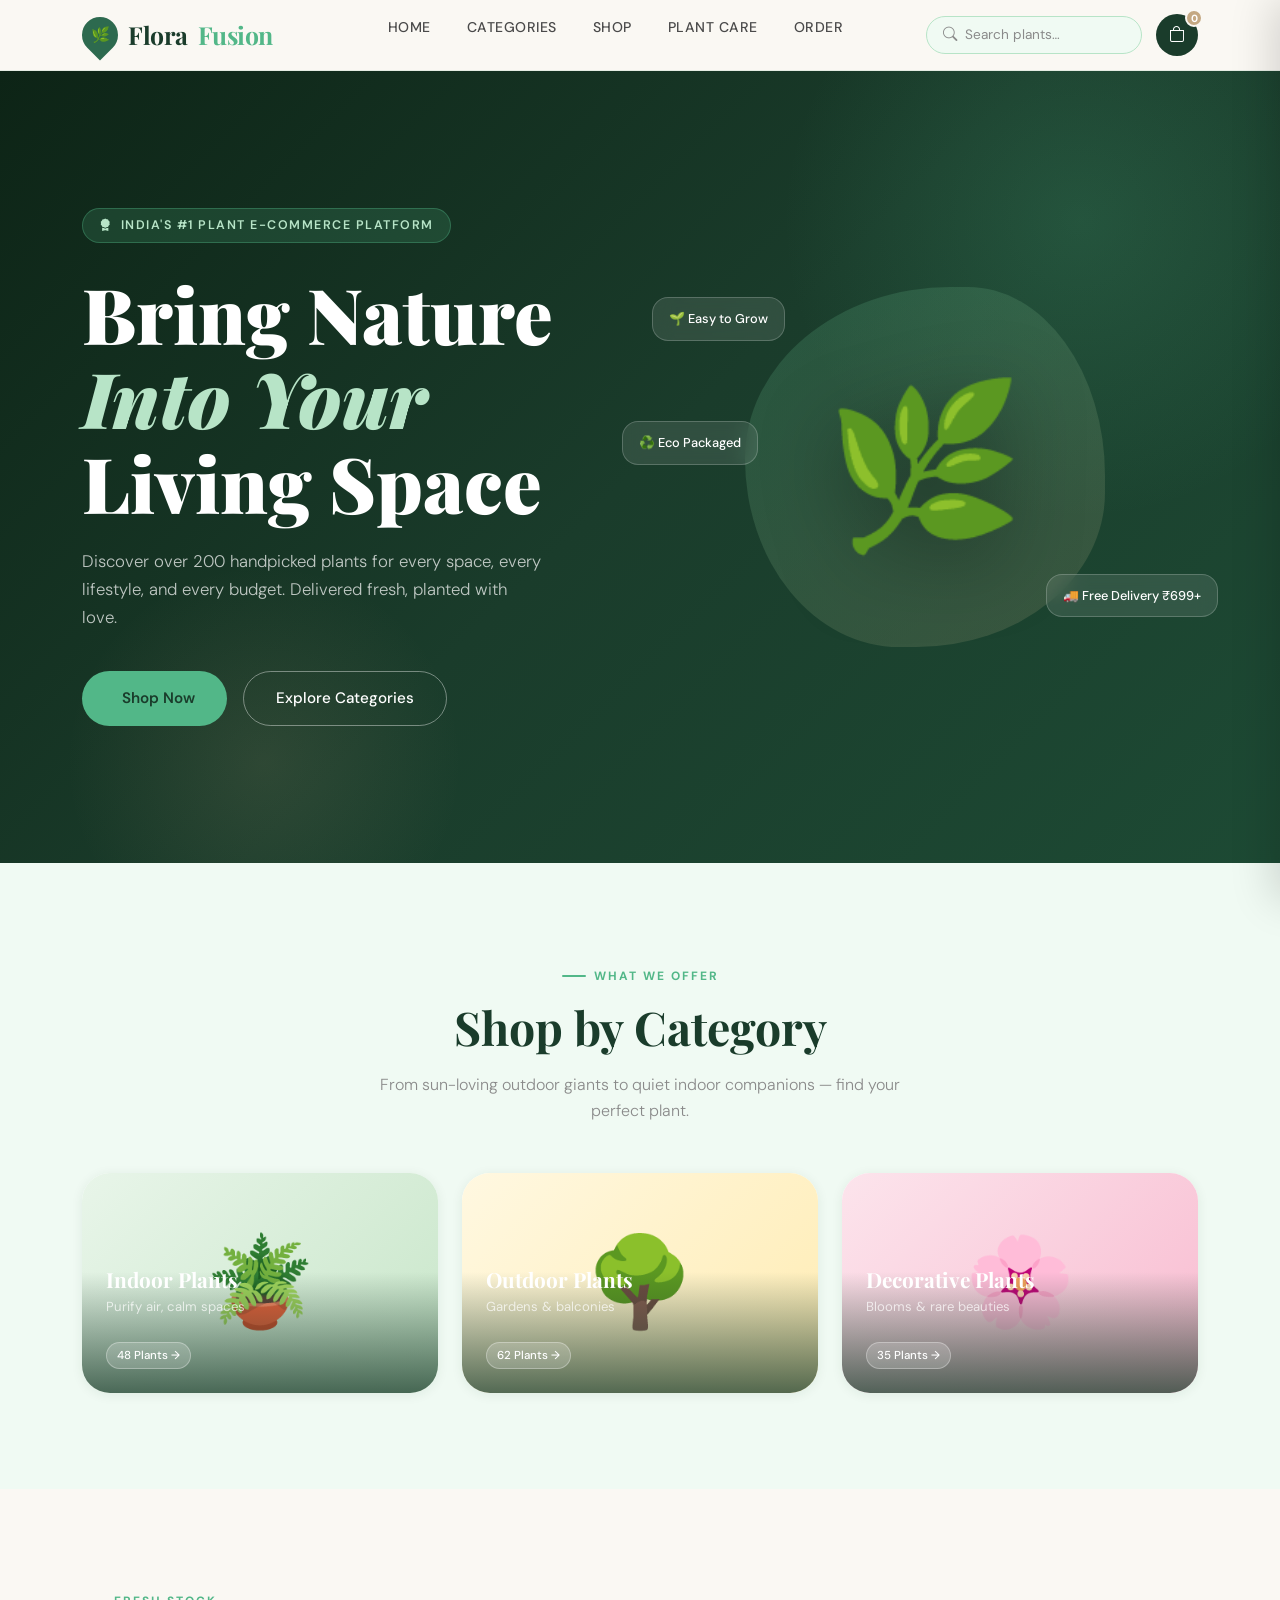
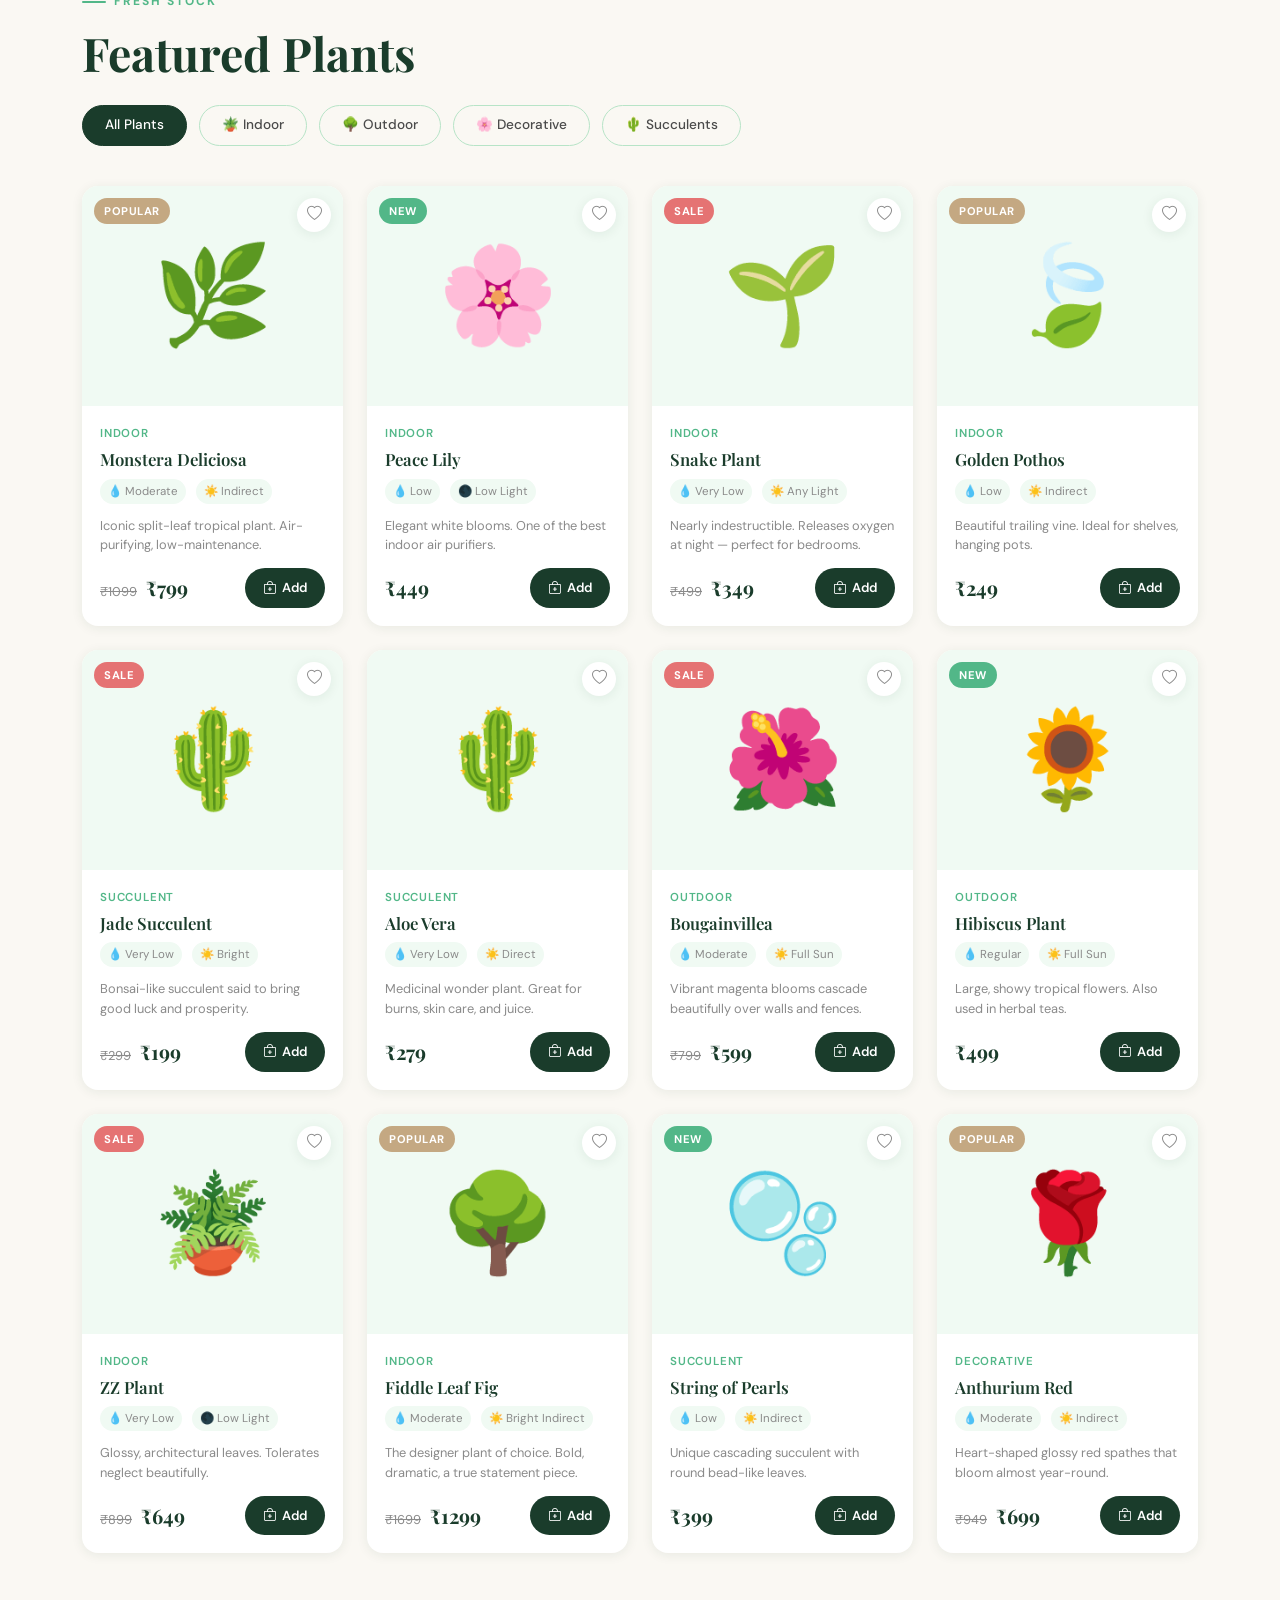
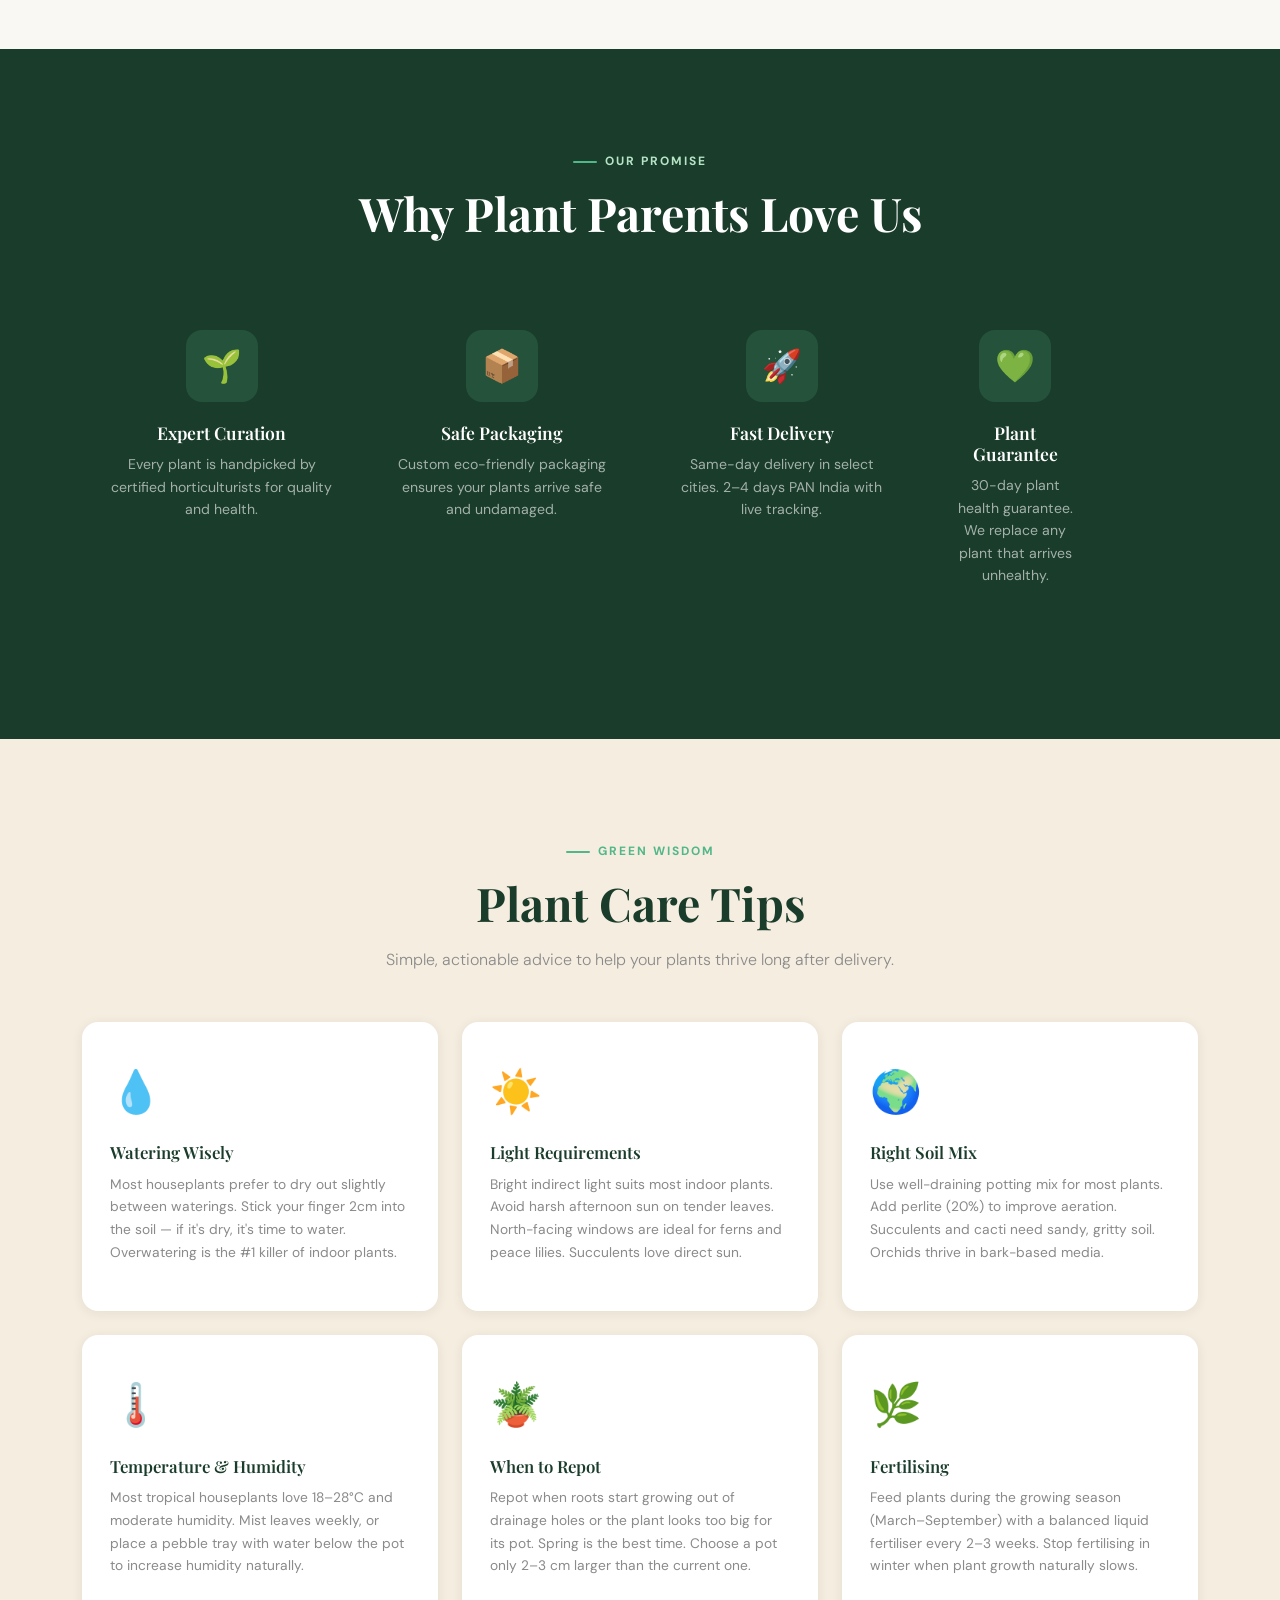
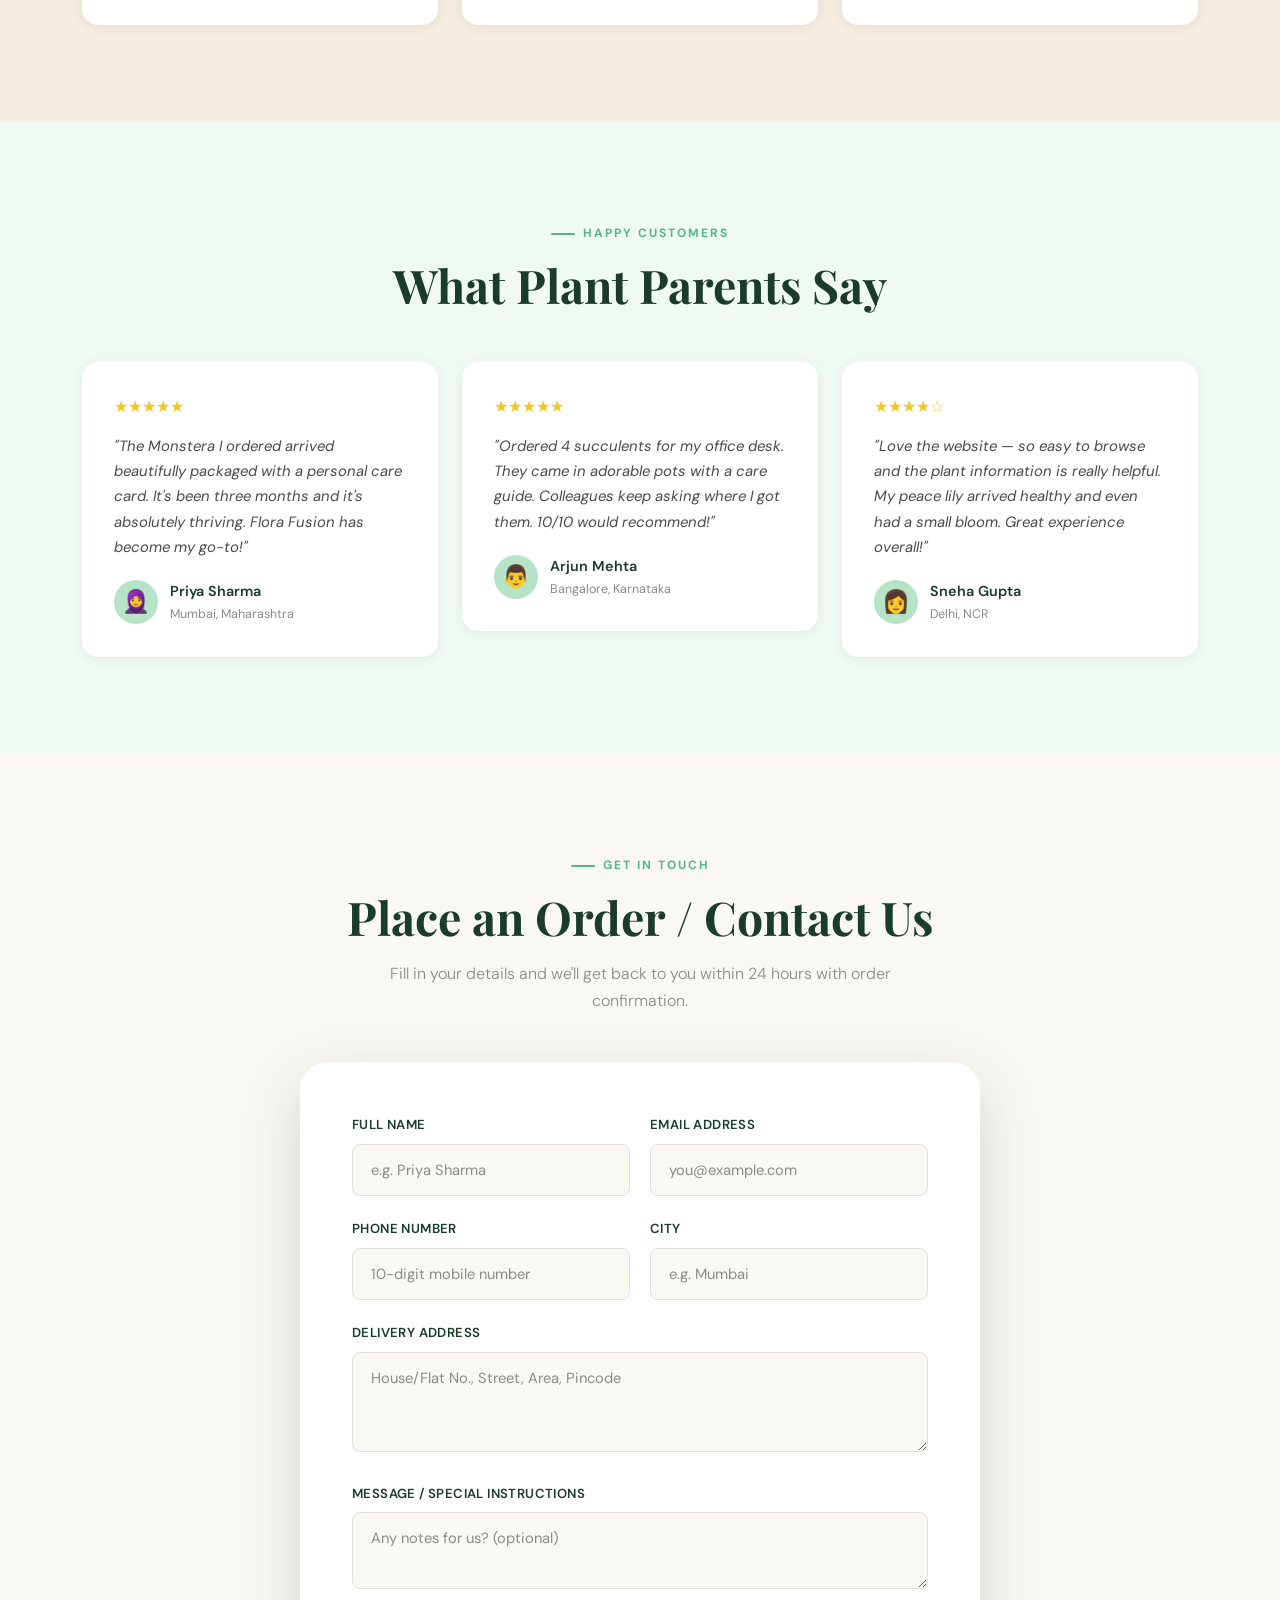
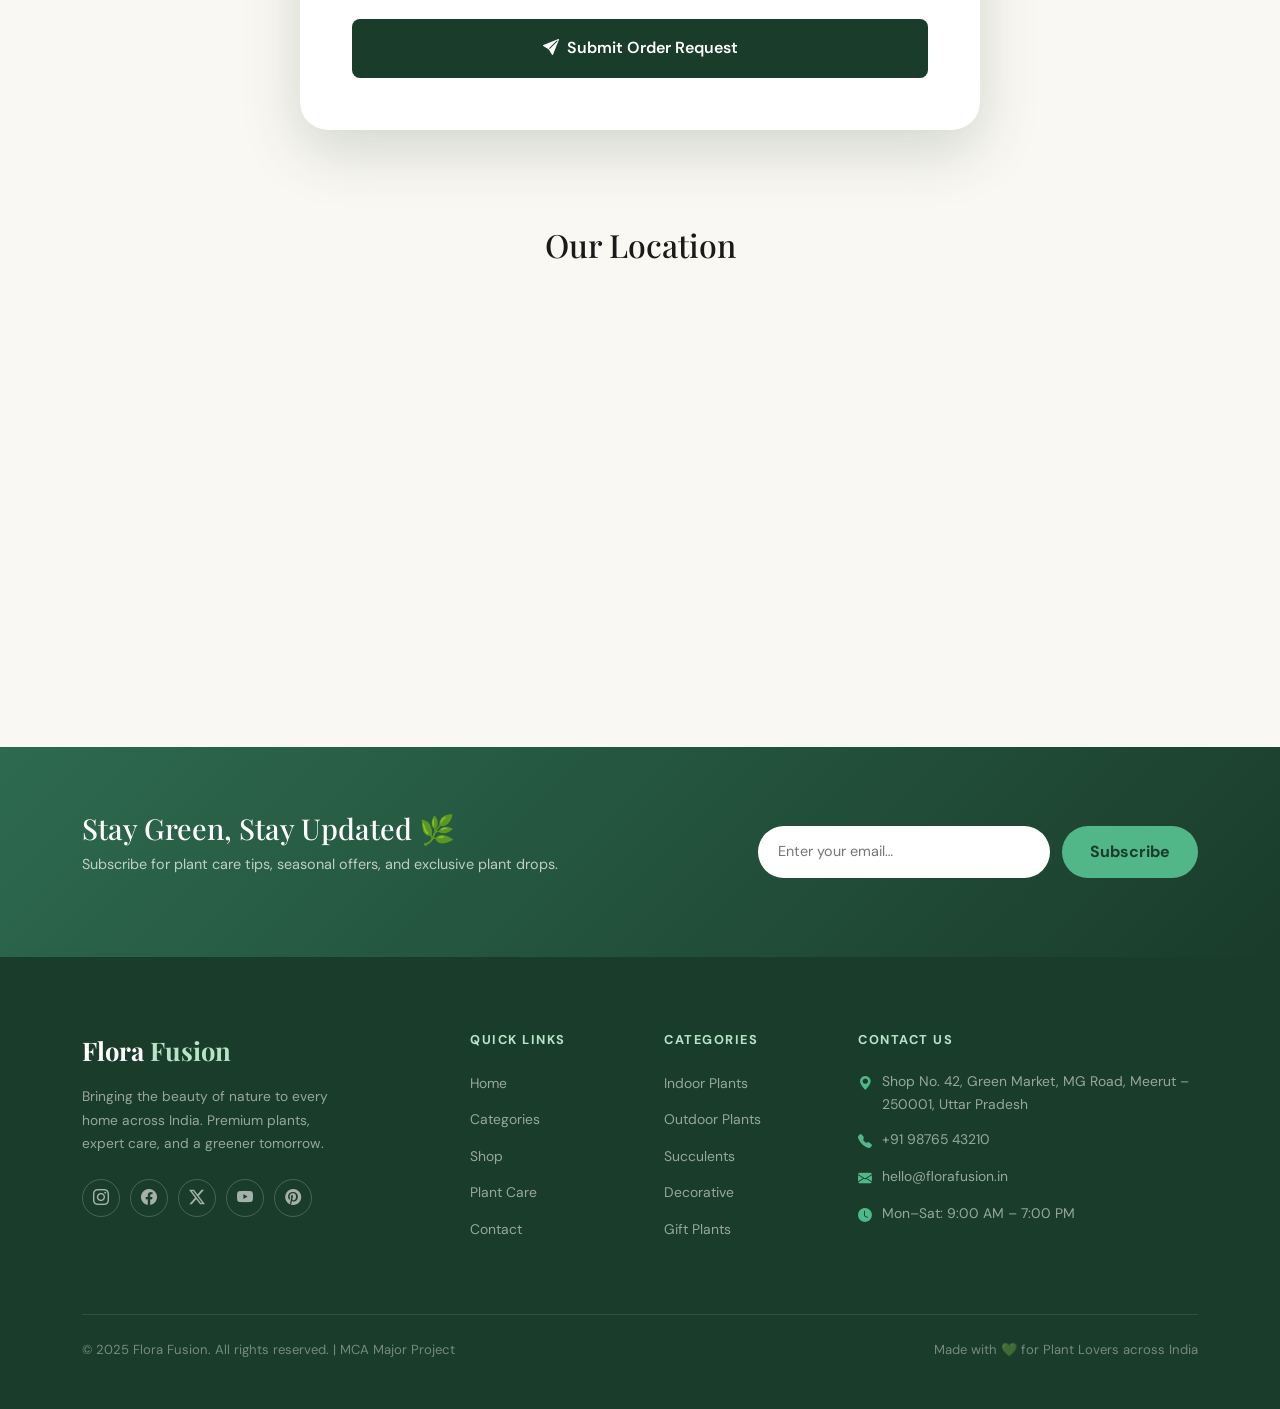
==== index.html @ c087d73a "first commit" ====
<!DOCTYPE html>
<html lang="en">

<head>
    <meta charset="UTF-8" />
    <meta name="viewport" content="width=device-width, initial-scale=1.0" />
    <title>Flora Fusion – Premium Plant Store</title>

    <!-- Bootstrap 5 -->
    <link href="https://cdn.jsdelivr.net/npm/bootstrap@5.3.2/dist/css/bootstrap.min.css" rel="stylesheet" />
    <!-- Bootstrap Icons -->
    <link href="https://cdn.jsdelivr.net/npm/bootstrap-icons@1.11.3/font/bootstrap-icons.min.css" rel="stylesheet" />
    <!-- Google Fonts: Playfair Display + DM Sans -->
    <link
        href="https://fonts.googleapis.com/css2?family=Playfair+Display:wght@400;600;700;900&family=DM+Sans:wght@300;400;500;600&display=swap"
        rel="stylesheet" />
    <link rel="stylesheet" href="./assets/css/styles.css">
</head>

<!-- ━━━━━━━━━━━━━━━━━━━━━━━━━━━━━━━━━━━━━━━━━━━━━━━━━━━━━━━━━━━━━
     BODY
━━━━━━━━━━━━━━━━━━━━━━━━━━━━━━━━━━━━━━━━━━━━━━━━━━━━━━━━━━━━━ -->

<body>

    <!-- ══════════════════════════════════════════════════════════════
     NAVBAR
══════════════════════════════════════════════════════════════ -->
    <nav id="mainNav">
        <div class="container">
            <div class="navbar-inner">
                <!-- Logo -->
                <a class="nav-logo" href="#hero">
                    <div class="logo-leaf"></div>
                    Flora <span>Fusion</span>
                </a>

                <!-- Desktop nav links -->
                <ul class="nav-links">
                    <li><a href="#hero">Home</a></li>
                    <li><a href="#categories">Categories</a></li>
                    <li><a href="#products">Shop</a></li>
                    <li><a href="#care">Plant Care</a></li>
                    <li><a href="#order">Order</a></li>
                </ul>

                <!-- Actions -->
                <div class="nav-actions">
                    <!-- Search bar -->
                    <div class="nav-search">
                        <i class="bi bi-search"></i>
                        <input type="text" id="searchInput" placeholder="Search plants…" oninput="handleSearch()" />
                    </div>
                    <!-- Cart button -->
                    <button class="cart-btn" onclick="openCart()" aria-label="Open cart">
                        <i class="bi bi-bag"></i>
                        <span class="cart-badge" id="cartBadge">0</span>
                    </button>
                    <!-- Mobile hamburger -->
                    <button class="hamburger" onclick="toggleMobileMenu()" aria-label="Toggle menu">
                        <span></span><span></span><span></span>
                    </button>
                </div>
            </div>

            <!-- Mobile menu -->
            <div class="mobile-menu" id="mobileMenu">
                <a href="#hero" onclick="closeMobileMenu()">Home</a>
                <a href="#categories" onclick="closeMobileMenu()">Categories</a>
                <a href="#products" onclick="closeMobileMenu()">Shop</a>
                <a href="#care" onclick="closeMobileMenu()">Plant Care</a>
                <a href="#order" onclick="closeMobileMenu()">Order</a>
                <!-- Mobile search -->
                <div style="padding: 12px 20px;">
                    <input type="text" id="mobileSearch" class="form-control-ff" placeholder="Search plants…"
                        oninput="handleMobileSearch()" style="background:#fff;" />
                </div>
            </div>
        </div>
    </nav>

    <!-- ══════════════════════════════════════════════════════════════
     HERO SECTION
══════════════════════════════════════════════════════════════ -->
    <section id="hero">
        <div class="container">
            <div class="row align-items-center">
                <!-- Left: Content -->
                <div class="col-lg-6 hero-content">
                    <div class="hero-badge">
                        <i class="bi bi-award-fill"></i> India's #1 Plant E-Commerce Platform
                    </div>
                    <h1 class="hero-title">
                        Bring Nature <br /><span class="highlight">Into Your</span><br /> Living Space
                    </h1>
                    <p class="hero-subtitle">
                        Discover over 200 handpicked plants for every space, every lifestyle, and every budget.
                        Delivered fresh, planted with love.
                    </p>
                    <div class="hero-cta">
                        <button class="btn-primary-ff"
                            onclick="document.getElementById('products').scrollIntoView({behavior:'smooth'})">
                            <i class="bi bi-bag2"></i> Shop Now
                        </button>
                        <button class="btn-outline-ff"
                            onclick="document.getElementById('categories').scrollIntoView({behavior:'smooth'})">
                            Explore Categories
                        </button>
                    </div>
                    <!-- <div class="hero-stats">
          <div class="hero-stat"><div class="num">200+</div><div class="lbl">Plant Varieties</div></div>
          <div class="hero-stat"><div class="num">15K+</div><div class="lbl">Happy Customers</div></div>
          <div class="hero-stat"><div class="num">4.9★</div><div class="lbl">Average Rating</div></div>
        </div> -->
                </div>
                <!-- Right: Decorative visual -->
                <div class="col-lg-6">
                    <div class="hero-visual">
                        <div class="hero-blob"></div>
                        <div class="hero-plant-emoji">🌿</div>
                        <div class="hero-tag t1">🌱 Easy to Grow</div>
                        <div class="hero-tag t2">🚚 Free Delivery ₹699+</div>
                        <div class="hero-tag t3">♻️ Eco Packaged</div>
                    </div>
                </div>
            </div>
        </div>
    </section>

    <!-- ══════════════════════════════════════════════════════════════
     CATEGORIES SECTION
══════════════════════════════════════════════════════════════ -->
    <section id="categories" class="section-pad">
        <div class="container">
            <div class="text-center mb-5 reveal">
                <div class="section-label">What We Offer</div>
                <h2 class="section-title">Shop by Category</h2>
                <p class="section-sub mx-auto">From sun-loving outdoor giants to quiet indoor companions — find your
                    perfect plant.</p>
            </div>
            <div class="category-grid reveal">
                <!-- Indoor -->
                <div class="cat-card indoor" onclick="filterByCategory('indoor')">
                    <div class="cat-card-bg">🪴</div>
                    <div class="cat-card-overlay"></div>
                    <div class="cat-card-body">
                        <h3>Indoor Plants</h3>
                        <p>Purify air, calm spaces</p>
                        <div class="cat-count">48 Plants →</div>
                    </div>
                </div>
                <!-- Outdoor -->
                <div class="cat-card outdoor" onclick="filterByCategory('outdoor')">
                    <div class="cat-card-bg">🌳</div>
                    <div class="cat-card-overlay"></div>
                    <div class="cat-card-body">
                        <h3>Outdoor Plants</h3>
                        <p>Gardens & balconies</p>
                        <div class="cat-count">62 Plants →</div>
                    </div>
                </div>
                <!-- Decorative -->
                <div class="cat-card deco" onclick="filterByCategory('decorative')">
                    <div class="cat-card-bg">🌸</div>
                    <div class="cat-card-overlay"></div>
                    <div class="cat-card-body">
                        <h3>Decorative Plants</h3>
                        <p>Blooms & rare beauties</p>
                        <div class="cat-count">35 Plants →</div>
                    </div>
                </div>
            </div>
        </div>
    </section>

    <!-- ══════════════════════════════════════════════════════════════
     PRODUCTS SECTION
══════════════════════════════════════════════════════════════ -->
    <section id="products" class="section-pad">
        <div class="container">
            <div class="d-flex align-items-end justify-content-between mb-4 flex-wrap gap-3 reveal">
                <div>
                    <div class="section-label">Fresh Stock</div>
                    <h2 class="section-title mb-0">Featured Plants</h2>
                </div>
            </div>

            <!-- Filter bar -->
            <div class="filter-bar reveal">
                <button class="filter-btn active" onclick="filterProducts('all', this)">All Plants</button>
                <button class="filter-btn" onclick="filterProducts('indoor', this)">🪴 Indoor</button>
                <button class="filter-btn" onclick="filterProducts('outdoor', this)">🌳 Outdoor</button>
                <button class="filter-btn" onclick="filterProducts('decorative', this)">🌸 Decorative</button>
                <button class="filter-btn" onclick="filterProducts('succulent', this)">🌵 Succulents</button>
            </div>

            <!-- No results msg -->
            <div id="noResults" style="display:none; text-align:center; padding: 48px 0; color: var(--text-light);">
                <div style="font-size:3rem; margin-bottom:12px;">🌿</div>
                <p>No plants found. Try a different search or filter.</p>
            </div>

            <!-- Product grid -->
            <div class="products-grid" id="productsGrid">
                <!-- JS-rendered -->
            </div>
        </div>
    </section>

    <!-- ══════════════════════════════════════════════════════════════
     WHY CHOOSE US
══════════════════════════════════════════════════════════════ -->
    <section id="why" class="section-pad">
        <div class="container">
            <div class="text-center mb-5 reveal">
                <div class="section-label" style="color:var(--green-pale);">Our Promise</div>
                <h2 class="section-title" style="color:#fff;">Why Plant Parents Love Us</h2>
            </div>
            <div class="row g-0 reveal">
                <div class="col-md-3">
                    <div class="why-card">
                        <div class="why-icon">🌱</div>
                        <h4>Expert Curation</h4>
                        <p>Every plant is handpicked by certified horticulturists for quality and health.</p>
                    </div>
                </div>
                <div class="d-none d-md-block col-md-auto">
                    <div class="why-divider"></div>
                </div>
                <div class="col-md-3">
                    <div class="why-card">
                        <div class="why-icon">📦</div>
                        <h4>Safe Packaging</h4>
                        <p>Custom eco-friendly packaging ensures your plants arrive safe and undamaged.</p>
                    </div>
                </div>
                <div class="d-none d-md-block col-md-auto">
                    <div class="why-divider"></div>
                </div>
                <div class="col-md-3">
                    <div class="why-card">
                        <div class="why-icon">🚀</div>
                        <h4>Fast Delivery</h4>
                        <p>Same-day delivery in select cities. 2–4 days PAN India with live tracking.</p>
                    </div>
                </div>
                <div class="d-none d-md-block col-md-auto">
                    <div class="why-divider"></div>
                </div>
                <div class="col-md-2">
                    <div class="why-card">
                        <div class="why-icon">💚</div>
                        <h4>Plant Guarantee</h4>
                        <p>30-day plant health guarantee. We replace any plant that arrives unhealthy.</p>
                    </div>
                </div>
            </div>
        </div>
    </section>

    <!-- ══════════════════════════════════════════════════════════════
     PLANT CARE TIPS
══════════════════════════════════════════════════════════════ -->
    <section id="care" class="section-pad">
        <div class="container">
            <div class="text-center mb-5 reveal">
                <div class="section-label">Green Wisdom</div>
                <h2 class="section-title">Plant Care Tips</h2>
                <p class="section-sub mx-auto">Simple, actionable advice to help your plants thrive long after delivery.
                </p>
            </div>
            <div class="tips-grid reveal">
                <div class="tip-card">
                    <div class="tip-icon">💧</div>
                    <h4>Watering Wisely</h4>
                    <p>Most houseplants prefer to dry out slightly between waterings. Stick your finger 2cm into the
                        soil — if it's dry, it's time to water. Overwatering is the #1 killer of indoor plants.</p>
                </div>
                <div class="tip-card">
                    <div class="tip-icon">☀️</div>
                    <h4>Light Requirements</h4>
                    <p>Bright indirect light suits most indoor plants. Avoid harsh afternoon sun on tender leaves.
                        North-facing windows are ideal for ferns and peace lilies. Succulents love direct sun.</p>
                </div>
                <div class="tip-card">
                    <div class="tip-icon">🌍</div>
                    <h4>Right Soil Mix</h4>
                    <p>Use well-draining potting mix for most plants. Add perlite (20%) to improve aeration. Succulents
                        and cacti need sandy, gritty soil. Orchids thrive in bark-based media.</p>
                </div>
                <div class="tip-card">
                    <div class="tip-icon">🌡️</div>
                    <h4>Temperature & Humidity</h4>
                    <p>Most tropical houseplants love 18–28°C and moderate humidity. Mist leaves weekly, or place a
                        pebble tray with water below the pot to increase humidity naturally.</p>
                </div>
                <div class="tip-card">
                    <div class="tip-icon">🪴</div>
                    <h4>When to Repot</h4>
                    <p>Repot when roots start growing out of drainage holes or the plant looks too big for its pot.
                        Spring is the best time. Choose a pot only 2–3 cm larger than the current one.</p>
                </div>
                <div class="tip-card">
                    <div class="tip-icon">🌿</div>
                    <h4>Fertilising</h4>
                    <p>Feed plants during the growing season (March–September) with a balanced liquid fertiliser every
                        2–3 weeks. Stop fertilising in winter when plant growth naturally slows.</p>
                </div>
            </div>
        </div>
    </section>

    <!-- ══════════════════════════════════════════════════════════════
     TESTIMONIALS
══════════════════════════════════════════════════════════════ -->
    <section id="testimonials" class="section-pad">
        <div class="container">
            <div class="text-center mb-5 reveal">
                <div class="section-label">Happy Customers</div>
                <h2 class="section-title">What Plant Parents Say</h2>
            </div>
            <div class="row g-4 reveal">
                <div class="col-md-4">
                    <div class="testimonial-card">
                        <div class="stars">★★★★★</div>
                        <p class="testimonial-text">"The Monstera I ordered arrived beautifully packaged with a personal
                            care card. It's been three months and it's absolutely thriving. Flora Fusion has become my
                            go-to!"</p>
                        <div class="testimonial-author">
                            <div class="author-avatar">🧕</div>
                            <div>
                                <div class="author-name">Priya Sharma</div>
                                <div class="author-loc">Mumbai, Maharashtra</div>
                            </div>
                        </div>
                    </div>
                </div>
                <div class="col-md-4">
                    <div class="testimonial-card">
                        <div class="stars">★★★★★</div>
                        <p class="testimonial-text">"Ordered 4 succulents for my office desk. They came in adorable pots
                            with a care guide. Colleagues keep asking where I got them. 10/10 would recommend!"</p>
                        <div class="testimonial-author">
                            <div class="author-avatar">👨</div>
                            <div>
                                <div class="author-name">Arjun Mehta</div>
                                <div class="author-loc">Bangalore, Karnataka</div>
                            </div>
                        </div>
                    </div>
                </div>
                <div class="col-md-4">
                    <div class="testimonial-card">
                        <div class="stars">★★★★☆</div>
                        <p class="testimonial-text">"Love the website — so easy to browse and the plant information is
                            really helpful. My peace lily arrived healthy and even had a small bloom. Great experience
                            overall!"</p>
                        <div class="testimonial-author">
                            <div class="author-avatar">👩</div>
                            <div>
                                <div class="author-name">Sneha Gupta</div>
                                <div class="author-loc">Delhi, NCR</div>
                            </div>
                        </div>
                    </div>
                </div>
            </div>
        </div>
    </section>

    <!-- ══════════════════════════════════════════════════════════════
     ORDER / CONTACT FORM
══════════════════════════════════════════════════════════════ -->
    <section id="order" class="section-pad">
        <div class="container">
            <div class="text-center mb-5 reveal">
                <div class="section-label">Get in Touch</div>
                <h2 class="section-title">Place an Order / Contact Us</h2>
                <p class="section-sub mx-auto">Fill in your details and we'll get back to you within 24 hours with order
                    confirmation.</p>
            </div>

            <div class="form-wrapper reveal">
                <!-- Order form -->
                <form id="orderForm" novalidate>
                    <div class="form-row">
                        <div class="form-group">
                            <label class="form-label" for="fname">Full Name</label>
                            <input type="text" id="fname" class="form-control-ff" placeholder="e.g. Priya Sharma" />
                            <div class="form-error" id="fnameErr">Please enter your full name.</div>
                        </div>
                        <div class="form-group">
                            <label class="form-label" for="femail">Email Address</label>
                            <input type="email" id="femail" class="form-control-ff" placeholder="you@example.com" />
                            <div class="form-error" id="femailErr">Please enter a valid email.</div>
                        </div>
                    </div>
                    <div class="form-row">
                        <div class="form-group">
                            <label class="form-label" for="fphone">Phone Number</label>
                            <input type="tel" id="fphone" class="form-control-ff" placeholder="10-digit mobile number"
                                maxlength="10" />
                            <div class="form-error" id="fphoneErr">Enter a valid 10-digit phone number.</div>
                        </div>
                        <div class="form-group">
                            <label class="form-label" for="fcity">City</label>
                            <input type="text" id="fcity" class="form-control-ff" placeholder="e.g. Mumbai" />
                            <div class="form-error" id="fcityErr">Please enter your city.</div>
                        </div>
                    </div>
                    <div class="form-group">
                        <label class="form-label" for="faddress">Delivery Address</label>
                        <textarea id="faddress" class="form-control-ff" rows="3"
                            placeholder="House/Flat No., Street, Area, Pincode"></textarea>
                        <div class="form-error" id="faddressErr">Please enter your delivery address.</div>
                    </div>
                    <div class="form-group">
                        <label class="form-label" for="fmessage">Message / Special Instructions</label>
                        <textarea id="fmessage" class="form-control-ff" rows="2"
                            placeholder="Any notes for us? (optional)"></textarea>
                    </div>
                    <button type="submit" class="btn-submit">
                        <i class="bi bi-send-fill"></i> Submit Order Request
                    </button>
                </form>

                <!-- Success message (shown after submit) -->
                <div class="success-msg" id="successMsg">
                    <div class="success-icon">🌿</div>
                    <h3>Order Received!</h3>
                    <p>Thank you! We've received your order request. Our team will contact you within 24 hours to
                        confirm details and delivery slot.</p>
                    <button onclick="resetForm()" style="margin-top:20px;" class="btn-primary-ff">
                        <i class="bi bi-arrow-left"></i> Place Another Order
                    </button>
                </div>
            </div>
        </div>
    </section>
    <section class="container-fluid p-0">
        <h2 class="text-center mb-4">Our Location</h2>

        <div class="map-container">
            <!-- <iframe
                src="https://www.google.com/maps/embed?pb=!1m16!1m12!1m3!1d112213.45501909428!2d77.44511016573826!3d28.489469093655295!2m3!1f0!2f0!3f0!3m2!1i1024!2i768!4f13.1!2m1!1sdelhi%20ncr%20nursery!5e0!3m2!1sen!2sin!4v1777109042735!5m2!1sen!2sin"
                width="100%" height="450" style="border:0;" allowfullscreen="" loading="lazy"
                referrerpolicy="no-referrer-when-downgrade"></iframe> -->
            <iframe
                src="https://www.google.com/maps/embed?pb=!1m16!1m12!1m3!1d28056.014961851106!2d77.49559599920394!3d28.47949032362849!2m3!1f0!2f0!3f0!3m2!1i1024!2i768!4f13.1!2m1!1sindia%20nursery%20!5e0!3m2!1sen!2sin!4v1777109148525!5m2!1sen!2sin"
                width="100%" height="450" style="border:0;" allowfullscreen="" loading="lazy"
                referrerpolicy="no-referrer-when-downgrade"></iframe>
        </div>
    </section>
    <!-- ══════════════════════════════════════════════════════════════
     NEWSLETTER
══════════════════════════════════════════════════════════════ -->
    <section id="newsletter">
        <div class="container">
            <div class="newsletter-inner">
                <div class="newsletter-text">
                    <h3>Stay Green, Stay Updated 🌿</h3>
                    <p>Subscribe for plant care tips, seasonal offers, and exclusive plant drops.</p>
                </div>
                <div class="newsletter-form">
                    <input type="email" id="nlEmail" class="newsletter-input" placeholder="Enter your email…" />
                    <button class="btn-nl" onclick="subscribeNewsletter()">Subscribe</button>
                </div>
            </div>
        </div>
    </section>

    <!-- ══════════════════════════════════════════════════════════════
     FOOTER
══════════════════════════════════════════════════════════════ -->
    <footer>
        <div class="container">
            <div class="row g-5">
                <!-- Brand -->
                <div class="col-lg-4 col-md-6">
                    <div class="footer-logo">Flora <span>Fusion</span></div>
                    <p class="footer-desc">Bringing the beauty of nature to every home across India. Premium plants,
                        expert care, and a greener tomorrow.</p>
                    <div class="footer-social">
                        <div class="social-icon"><i class="bi bi-instagram"></i></div>
                        <div class="social-icon"><i class="bi bi-facebook"></i></div>
                        <div class="social-icon"><i class="bi bi-twitter-x"></i></div>
                        <div class="social-icon"><i class="bi bi-youtube"></i></div>
                        <div class="social-icon"><i class="bi bi-pinterest"></i></div>
                    </div>
                </div>

                <!-- Quick links -->
                <div class="col-lg-2 col-md-6 col-6">
                    <div class="footer-heading">Quick Links</div>
                    <ul class="footer-links">
                        <li><a href="#hero">Home</a></li>
                        <li><a href="#categories">Categories</a></li>
                        <li><a href="#products">Shop</a></li>
                        <li><a href="#care">Plant Care</a></li>
                        <li><a href="#order">Contact</a></li>
                    </ul>
                </div>

                <!-- Categories -->
                <div class="col-lg-2 col-md-6 col-6">
                    <div class="footer-heading">Categories</div>
                    <ul class="footer-links">
                        <li><a href="#products">Indoor Plants</a></li>
                        <li><a href="#products">Outdoor Plants</a></li>
                        <li><a href="#products">Succulents</a></li>
                        <li><a href="#products">Decorative</a></li>
                        <li><a href="#products">Gift Plants</a></li>
                    </ul>
                </div>

                <!-- Contact -->
                <div class="col-lg-4 col-md-6">
                    <div class="footer-heading">Contact Us</div>
                    <div class="footer-contact-item">
                        <i class="bi bi-geo-alt-fill"></i>
                        <span>Shop No. 42, Green Market, MG Road, Meerut – 250001, Uttar Pradesh</span>
                    </div>
                    <div class="footer-contact-item">
                        <i class="bi bi-telephone-fill"></i>
                        <span>+91 98765 43210</span>
                    </div>
                    <div class="footer-contact-item">
                        <i class="bi bi-envelope-fill"></i>
                        <span>hello@florafusion.in</span>
                    </div>
                    <div class="footer-contact-item">
                        <i class="bi bi-clock-fill"></i>
                        <span>Mon–Sat: 9:00 AM – 7:00 PM</span>
                    </div>
                </div>
            </div>

            <!-- Footer bottom -->
            <div class="footer-bottom">
                <p>© 2025 Flora Fusion. All rights reserved. | MCA Major Project</p>
                <p>Made with 💚 for Plant Lovers across India</p>
            </div>
        </div>
    </footer>

    <!-- ══════════════════════════════════════════════════════════════
     CART SIDEBAR
══════════════════════════════════════════════════════════════ -->
    <div class="cart-overlay" id="cartOverlay" onclick="closeCart()"></div>
    <div class="cart-sidebar" id="cartSidebar">
        <div class="cart-header">
            <h3>🛒 Your Cart</h3>
            <button class="cart-close" onclick="closeCart()">✕</button>
        </div>
        <div class="cart-items" id="cartItems">
            <!-- JS-rendered -->
        </div>
        <div class="cart-footer" id="cartFooter" style="display:none;">
            <div class="cart-subtotal">
                <span>Subtotal</span>
                <span id="cartSubtotal">₹0</span>
            </div>
            <div class="cart-subtotal">
                <span>Delivery</span>
                <span id="cartDelivery">₹0</span>
            </div>
            <div class="cart-total">
                <span>Total</span>
                <span id="cartTotal">₹0</span>
            </div>
            <button class="checkout-btn" onclick="handleCheckout()">
                <i class="bi bi-bag-check-fill"></i> Proceed to Checkout
            </button>
        </div>
    </div>

    <!-- Toast container -->
    <div class="toast-container" id="toastContainer"></div>

    <!-- Scroll to top -->
    <button id="scrollTop" onclick="window.scrollTo({top:0,behavior:'smooth'})" aria-label="Back to top">
        <i class="bi bi-arrow-up"></i>
    </button>
    <!-- Bootstrap JS -->
    <script src="https://cdn.jsdelivr.net/npm/bootstrap@5.3.2/dist/js/bootstrap.bundle.min.js"></script>
    <script src="./assets/js/script.js"></script>
</body>

</html>
---- assets/css/styles.css ----
/* ── CSS Variables ── */
:root {
  --green-deep: #1a3c2b;
  --green-mid: #2d6a4f;
  --green-soft: #52b788;
  --green-pale: #b7e4c7;
  --green-mist: #f0faf3;
  --cream: #faf8f3;
  --clay: #c4a882;
  --clay-light: #f5ede0;
  --text-dark: #1a1a1a;
  --text-mid: #4a4a4a;
  --text-light: #8a8a8a;
  --white: #ffffff;
  --shadow-sm: 0 2px 12px rgba(26, 60, 43, 0.08);
  --shadow-md: 0 8px 32px rgba(26, 60, 43, 0.14);
  --shadow-lg: 0 20px 60px rgba(26, 60, 43, 0.18);
  --radius-sm: 8px;
  --radius-md: 16px;
  --radius-lg: 28px;
  --radius-xl: 48px;
  --transition: all 0.3s cubic-bezier(0.4, 0, 0.2, 1);
}

/* ── Base ── */
*,
*::before,
*::after {
  box-sizing: border-box;
  margin: 0;
  padding: 0;
}

html {
  scroll-behavior: smooth;
}

body {
  font-family: "DM Sans", sans-serif;
  background: var(--cream);
  color: var(--text-dark);
  overflow-x: hidden;
  line-height: 1.65;
}

h1,
h2,
h3,
h4,
h5 {
  font-family: "Playfair Display", serif;
  line-height: 1.2;
}

a {
  text-decoration: none;
  color: inherit;
}

img {
  max-width: 100%;
  display: block;
}

/* ── Scroll animations ── */
.reveal {
  opacity: 0;
  transform: translateY(30px);
  transition:
    opacity 0.7s ease,
    transform 0.7s ease;
}

.reveal.visible {
  opacity: 1;
  transform: translateY(0);
}

/* ════════════════════════════════════════════════════════════
       NAVBAR
    ════════════════════════════════════════════════════════════ */
#mainNav {
  background: rgba(250, 248, 243, 0.96);
  backdrop-filter: blur(12px);
  border-bottom: 1px solid rgba(180, 210, 190, 0.3);
  padding: 0 0;
  position: sticky;
  top: 0;
  z-index: 1000;
  transition: var(--transition);
}

#mainNav.scrolled {
  box-shadow: var(--shadow-md);
}

.navbar-inner {
  display: flex;
  align-items: center;
  justify-content: space-between;
  padding: 14px 0;
}

/* Logo */
.nav-logo {
  display: flex;
  align-items: center;
  gap: 10px;
  font-family: "Playfair Display", serif;
  font-size: 1.55rem;
  font-weight: 700;
  color: var(--green-deep);
  letter-spacing: -0.5px;
}

.nav-logo .logo-leaf {
  width: 36px;
  height: 36px;
  background: var(--green-mid);
  border-radius: 50% 50% 50% 0;
  transform: rotate(-45deg);
  display: flex;
  align-items: center;
  justify-content: center;
  flex-shrink: 0;
}

.nav-logo .logo-leaf::after {
  content: "🌿";
  font-size: 0.95rem;
  transform: rotate(45deg);
  display: block;
}

.nav-logo span {
  color: var(--green-soft);
}

/* Nav links */
.nav-links {
  display: flex;
  align-items: center;
  gap: 36px;
  list-style: none;
}

.nav-links a {
  font-size: 0.88rem;
  font-weight: 500;
  letter-spacing: 0.5px;
  text-transform: uppercase;
  color: var(--text-mid);
  position: relative;
  padding-bottom: 3px;
  transition: color 0.25s;
}

.nav-links a::after {
  content: "";
  position: absolute;
  bottom: 0;
  left: 0;
  width: 0;
  height: 2px;
  background: var(--green-soft);
  transition: width 0.3s ease;
}

.nav-links a:hover {
  color: var(--green-deep);
}

.nav-links a:hover::after {
  width: 100%;
}

/* Nav actions */
.nav-actions {
  display: flex;
  align-items: center;
  gap: 14px;
}

/* Search bar in nav */
.nav-search {
  display: flex;
  align-items: center;
  background: var(--green-mist);
  border: 1px solid var(--green-pale);
  border-radius: 50px;
  padding: 6px 16px;
  gap: 8px;
  transition: var(--transition);
}

.nav-search:focus-within {
  border-color: var(--green-soft);
  box-shadow: 0 0 0 3px rgba(82, 183, 136, 0.15);
}

.nav-search input {
  background: none;
  border: none;
  outline: none;
  font-size: 0.85rem;
  font-family: "DM Sans", sans-serif;
  color: var(--text-dark);
  width: 160px;
}

.nav-search input::placeholder {
  color: var(--text-light);
}

.nav-search i {
  color: var(--text-light);
  font-size: 0.9rem;
}

/* Cart button */
.cart-btn {
  position: relative;
  background: var(--green-deep);
  color: #fff;
  border: none;
  width: 42px;
  height: 42px;
  border-radius: 50%;
  display: flex;
  align-items: center;
  justify-content: center;
  cursor: pointer;
  font-size: 1rem;
  transition: var(--transition);
}

.cart-btn:hover {
  background: var(--green-mid);
  transform: scale(1.05);
}

.cart-badge {
  position: absolute;
  top: -5px;
  right: -5px;
  background: var(--clay);
  color: #fff;
  font-size: 0.65rem;
  font-weight: 700;
  width: 18px;
  height: 18px;
  border-radius: 50%;
  display: flex;
  align-items: center;
  justify-content: center;
  border: 2px solid var(--cream);
}

/* Hamburger (mobile) */
.hamburger {
  display: none;
  flex-direction: column;
  gap: 5px;
  cursor: pointer;
  background: none;
  border: none;
  padding: 4px;
}

.hamburger span {
  width: 24px;
  height: 2px;
  background: var(--green-deep);
  border-radius: 2px;
  transition: var(--transition);
}

/* Mobile nav drawer */
.mobile-menu {
  display: none;
  background: var(--cream);
  border-top: 1px solid var(--green-pale);
  padding: 20px 0;
}

.mobile-menu.open {
  display: block;
}

.mobile-menu a {
  display: block;
  padding: 10px 20px;
  font-weight: 500;
  color: var(--text-mid);
  border-bottom: 1px solid rgba(0, 0, 0, 0.05);
}

/* ════════════════════════════════════════════════════════════
       HERO SECTION
    ════════════════════════════════════════════════════════════ */
#hero {
  background: linear-gradient(
    135deg,
    #0d2416 0%,
    var(--green-deep) 50%,
    #1d4a34 100%
  );
  min-height: 88vh;
  display: flex;
  align-items: center;
  position: relative;
  overflow: hidden;
}

/* Decorative circles */
#hero::before {
  content: "";
  position: absolute;
  width: 600px;
  height: 600px;
  border-radius: 50%;
  background: radial-gradient(
    circle,
    rgba(82, 183, 136, 0.18) 0%,
    transparent 70%
  );
  top: -150px;
  right: -100px;
}

#hero::after {
  content: "";
  position: absolute;
  width: 400px;
  height: 400px;
  border-radius: 50%;
  background: radial-gradient(
    circle,
    rgba(196, 168, 130, 0.12) 0%,
    transparent 70%
  );
  bottom: -100px;
  left: 5%;
}

.hero-content {
  position: relative;
  z-index: 2;
}

.hero-badge {
  display: inline-flex;
  align-items: center;
  gap: 8px;
  background: rgba(82, 183, 136, 0.18);
  border: 1px solid rgba(82, 183, 136, 0.35);
  color: var(--green-pale);
  font-size: 0.78rem;
  font-weight: 600;
  letter-spacing: 1.5px;
  text-transform: uppercase;
  padding: 6px 16px;
  border-radius: 50px;
  margin-bottom: 28px;
}

.hero-title {
  font-size: clamp(2.6rem, 6vw, 4.8rem);
  font-weight: 900;
  color: #fff;
  line-height: 1.1;
  margin-bottom: 24px;
}

.hero-title .highlight {
  color: var(--green-pale);
  font-style: italic;
}

.hero-subtitle {
  font-size: 1.05rem;
  color: rgba(255, 255, 255, 0.72);
  max-width: 460px;
  margin-bottom: 40px;
  font-weight: 300;
}

.hero-cta {
  display: flex;
  gap: 16px;
  flex-wrap: wrap;
}

.btn-primary-ff {
  background: var(--green-soft);
  color: var(--green-deep);
  border: none;
  padding: 14px 32px;
  border-radius: 50px;
  font-weight: 600;
  font-size: 0.95rem;
  font-family: "DM Sans", sans-serif;
  cursor: pointer;
  transition: var(--transition);
  display: inline-flex;
  align-items: center;
  gap: 8px;
}

.btn-primary-ff:hover {
  background: var(--green-pale);
  transform: translateY(-2px);
  box-shadow: 0 12px 28px rgba(82, 183, 136, 0.35);
}

.btn-outline-ff {
  background: transparent;
  color: #fff;
  border: 1.5px solid rgba(255, 255, 255, 0.4);
  padding: 14px 32px;
  border-radius: 50px;
  font-weight: 500;
  font-size: 0.95rem;
  font-family: "DM Sans", sans-serif;
  cursor: pointer;
  transition: var(--transition);
}

.btn-outline-ff:hover {
  border-color: #fff;
  background: rgba(255, 255, 255, 0.1);
}

/* Hero stats */
.hero-stats {
  display: flex;
  gap: 40px;
  margin-top: 56px;
  flex-wrap: wrap;
}

.hero-stat {
  text-align: left;
}

.hero-stat .num {
  font-family: "Playfair Display", serif;
  font-size: 2rem;
  font-weight: 700;
  color: #fff;
  line-height: 1;
}

.hero-stat .lbl {
  font-size: 0.78rem;
  color: rgba(255, 255, 255, 0.55);
  text-transform: uppercase;
  letter-spacing: 0.8px;
  margin-top: 4px;
}

/* Hero visual (right side decorative blob) */
.hero-visual {
  position: relative;
  display: flex;
  justify-content: center;
  align-items: center;
  height: 460px;
}

.hero-blob {
  width: 360px;
  height: 360px;
  background: linear-gradient(
    145deg,
    rgba(82, 183, 136, 0.22),
    rgba(196, 168, 130, 0.18)
  );
  border-radius: 60% 40% 55% 45% / 50% 55% 45% 55%;
  position: absolute;
  animation: blobAnim 8s ease-in-out infinite;
}

@keyframes blobAnim {
  0%,
  100% {
    border-radius: 60% 40% 55% 45% / 50% 55% 45% 55%;
  }

  33% {
    border-radius: 40% 60% 40% 60% / 60% 40% 60% 40%;
  }

  66% {
    border-radius: 55% 45% 60% 40% / 40% 60% 40% 60%;
  }
}

.hero-plant-emoji {
  font-size: 10rem;
  position: relative;
  z-index: 2;
  filter: drop-shadow(0 20px 40px rgba(0, 0, 0, 0.35));
  animation: floatAnim 4s ease-in-out infinite;
}

@keyframes floatAnim {
  0%,
  100% {
    transform: translateY(0);
  }

  50% {
    transform: translateY(-18px);
  }
}

/* Floating tags around plant */
.hero-tag {
  position: absolute;
  background: rgba(255, 255, 255, 0.1);
  backdrop-filter: blur(10px);
  border: 1px solid rgba(255, 255, 255, 0.2);
  border-radius: var(--radius-md);
  padding: 10px 16px;
  color: #fff;
  font-size: 0.8rem;
  font-weight: 500;
  z-index: 3;
}

.hero-tag.t1 {
  top: 60px;
  left: 0;
}

.hero-tag.t2 {
  bottom: 80px;
  right: -20px;
}

.hero-tag.t3 {
  top: 40%;
  left: -30px;
}

/* ════════════════════════════════════════════════════════════
       SECTION COMMONS
    ════════════════════════════════════════════════════════════ */
.section-pad {
  padding: 96px 0;
}

.section-pad-sm {
  padding: 64px 0;
}

.section-label {
  display: inline-flex;
  align-items: center;
  gap: 8px;
  font-size: 0.75rem;
  font-weight: 700;
  letter-spacing: 2px;
  text-transform: uppercase;
  color: var(--green-soft);
  margin-bottom: 14px;
}

.section-label::before {
  content: "";
  width: 24px;
  height: 2px;
  background: var(--green-soft);
  border-radius: 2px;
}

.section-title {
  font-size: clamp(1.9rem, 4vw, 2.9rem);
  font-weight: 700;
  color: var(--green-deep);
  margin-bottom: 16px;
}

.section-sub {
  font-size: 1rem;
  color: var(--text-light);
  max-width: 520px;
  font-weight: 300;
}

#suggestionsBox {
  position: absolute;
  top: 110%;
  left: 0;
  width: 100%;
  background: #fff;
  border-radius: 10px;
  max-height: 200px;
  overflow-y: auto;
  display: none;
  z-index: 1000;
  box-shadow: 0 5px 15px rgba(0, 0, 0, 0.1);
}

#suggestionsBox li {
  padding: 10px;
  cursor: pointer;
}

#suggestionsBox li:hover {
  background: #f0f0f0;
}

/* ════════════════════════════════════════════════════════════
       CATEGORIES
    ════════════════════════════════════════════════════════════ */
#categories {
  background: var(--green-mist);
}

.category-grid {
  display: grid;
  grid-template-columns: repeat(3, 1fr);
  gap: 24px;
}

.cat-card {
  background: #fff;
  border-radius: var(--radius-lg);
  overflow: hidden;
  position: relative;
  cursor: pointer;
  transition: var(--transition);
  box-shadow: var(--shadow-sm);
  height: 220px;
  display: flex;
  align-items: flex-end;
}

.cat-card:hover {
  transform: translateY(-6px);
  box-shadow: var(--shadow-md);
}

.cat-card-bg {
  position: absolute;
  inset: 0;
  display: flex;
  align-items: center;
  justify-content: center;
  font-size: 5.5rem;
  transition: transform 0.4s ease;
}

.cat-card:hover .cat-card-bg {
  transform: scale(1.08);
}

.cat-card-overlay {
  position: absolute;
  inset: 0;
  background: linear-gradient(
    to top,
    rgba(26, 60, 43, 0.75) 0%,
    transparent 55%
  );
}

.cat-card-body {
  position: relative;
  z-index: 2;
  padding: 24px;
  width: 100%;
}

.cat-card-body h3 {
  font-family: "Playfair Display", serif;
  font-size: 1.3rem;
  font-weight: 700;
  color: #fff;
  margin-bottom: 4px;
}

.cat-card-body p {
  font-size: 0.82rem;
  color: rgba(255, 255, 255, 0.7);
}

.cat-count {
  display: inline-flex;
  background: rgba(255, 255, 255, 0.18);
  border: 1px solid rgba(255, 255, 255, 0.3);
  border-radius: 50px;
  padding: 3px 10px;
  font-size: 0.72rem;
  color: #fff;
  font-weight: 500;
  margin-top: 8px;
}

.cat-card.indoor .cat-card-bg {
  background: linear-gradient(135deg, #e8f5e9, #c8e6c9);
}

.cat-card.outdoor .cat-card-bg {
  background: linear-gradient(135deg, #fff8e1, #ffecb3);
}

.cat-card.deco .cat-card-bg {
  background: linear-gradient(135deg, #fce4ec, #f8bbd0);
}

/* ════════════════════════════════════════════════════════════
       FILTER BAR
    ════════════════════════════════════════════════════════════ */
#products {
  background: var(--cream);
}

.filter-bar {
  display: flex;
  align-items: center;
  gap: 12px;
  flex-wrap: wrap;
  margin-bottom: 40px;
}

.filter-btn {
  background: transparent;
  border: 1.5px solid var(--green-pale);
  color: var(--text-mid);
  padding: 8px 22px;
  border-radius: 50px;
  font-size: 0.85rem;
  font-weight: 500;
  font-family: "DM Sans", sans-serif;
  cursor: pointer;
  transition: var(--transition);
}

.filter-btn:hover,
.filter-btn.active {
  background: var(--green-deep);
  border-color: var(--green-deep);
  color: #fff;
}

/* ════════════════════════════════════════════════════════════
       PRODUCT CARDS
    ════════════════════════════════════════════════════════════ */
.products-grid {
  display: grid;
  grid-template-columns: repeat(4, 1fr);
  gap: 24px;
}

.product-card {
  background: #fff;
  border-radius: var(--radius-md);
  overflow: hidden;
  box-shadow: var(--shadow-sm);
  transition: var(--transition);
  position: relative;
  display: flex;
  flex-direction: column;
}

.product-card:hover {
  transform: translateY(-6px);
  box-shadow: var(--shadow-md);
}

.product-img-wrap {
  position: relative;
  height: 220px;
  overflow: hidden;
  background: var(--green-mist);
  display: flex;
  align-items: center;
  justify-content: center;
}

.product-emoji {
  font-size: 6rem;
  transition: transform 0.4s ease;
  line-height: 1;
}

.product-card:hover .product-emoji {
  transform: scale(1.12) rotate(-4deg);
}

/* Badge (tag on top-left of card) */
.product-badge {
  position: absolute;
  top: 12px;
  left: 12px;
  font-size: 0.7rem;
  font-weight: 700;
  letter-spacing: 0.5px;
  text-transform: uppercase;
  padding: 4px 10px;
  border-radius: 50px;
}

.badge-new {
  background: var(--green-soft);
  color: #fff;
}

.badge-sale {
  background: #e57373;
  color: #fff;
}

.badge-popular {
  background: var(--clay);
  color: #fff;
}

/* Wishlist btn */
.wishlist-btn {
  position: absolute;
  top: 12px;
  right: 12px;
  width: 34px;
  height: 34px;
  background: #fff;
  border-radius: 50%;
  border: none;
  display: flex;
  align-items: center;
  justify-content: center;
  cursor: pointer;
  box-shadow: var(--shadow-sm);
  font-size: 0.95rem;
  color: var(--text-light);
  transition: var(--transition);
}

.wishlist-btn:hover,
.wishlist-btn.active {
  color: #e57373;
  transform: scale(1.1);
}

.product-body {
  padding: 18px;
  flex: 1;
  display: flex;
  flex-direction: column;
}

.product-category {
  font-size: 0.72rem;
  font-weight: 600;
  letter-spacing: 0.8px;
  text-transform: uppercase;
  color: var(--green-soft);
  margin-bottom: 6px;
}

.product-name {
  font-family: "Playfair Display", serif;
  font-size: 1.05rem;
  font-weight: 600;
  color: var(--green-deep);
  margin-bottom: 8px;
  line-height: 1.3;
}

.product-desc {
  font-size: 0.8rem;
  color: var(--text-light);
  margin-bottom: 14px;
  flex: 1;
  line-height: 1.5;
}

.product-footer {
  display: flex;
  align-items: center;
  justify-content: space-between;
  gap: 10px;
}

.product-price {
  font-family: "Playfair Display", serif;
  font-size: 1.25rem;
  font-weight: 700;
  color: var(--green-deep);
}

.product-price .old-price {
  font-size: 0.8rem;
  color: var(--text-light);
  text-decoration: line-through;
  font-family: "DM Sans", sans-serif;
  font-weight: 400;
  margin-right: 4px;
}

.add-to-cart-btn {
  background: var(--green-deep);
  color: #fff;
  border: none;
  padding: 9px 18px;
  border-radius: 50px;
  font-size: 0.82rem;
  font-weight: 600;
  font-family: "DM Sans", sans-serif;
  cursor: pointer;
  transition: var(--transition);
  display: flex;
  align-items: center;
  gap: 6px;
  white-space: nowrap;
}

.add-to-cart-btn:hover {
  background: var(--green-soft);
  transform: scale(1.04);
}

.add-to-cart-btn.added {
  background: var(--green-soft);
}

/* Care icons on product card */
.product-care {
  display: flex;
  gap: 10px;
  margin-bottom: 12px;
}

.care-tag {
  display: flex;
  align-items: center;
  gap: 4px;
  font-size: 0.72rem;
  color: var(--text-light);
  background: var(--green-mist);
  padding: 3px 8px;
  border-radius: 50px;
}

/* ════════════════════════════════════════════════════════════
       WHY CHOOSE US
    ════════════════════════════════════════════════════════════ */
#why {
  background: var(--green-deep);
}

.why-card {
  text-align: center;
  padding: 40px 28px;
}

.why-icon {
  width: 72px;
  height: 72px;
  background: rgba(82, 183, 136, 0.18);
  border-radius: var(--radius-md);
  display: flex;
  align-items: center;
  justify-content: center;
  font-size: 2rem;
  margin: 0 auto 20px;
  transition: var(--transition);
}

.why-card:hover .why-icon {
  background: var(--green-soft);
  transform: rotate(6deg) scale(1.1);
}

.why-card h4 {
  font-size: 1.1rem;
  font-weight: 600;
  color: #fff;
  margin-bottom: 10px;
}

.why-card p {
  font-size: 0.88rem;
  color: rgba(255, 255, 255, 0.6);
  line-height: 1.6;
}

.why-divider {
  width: 1px;
  background: rgba(255, 255, 255, 0.1);
  align-self: stretch;
}

/* ════════════════════════════════════════════════════════════
       PLANT CARE TIPS
    ════════════════════════════════════════════════════════════ */
#care {
  background: var(--clay-light);
}

.tips-grid {
  display: grid;
  grid-template-columns: repeat(3, 1fr);
  gap: 24px;
}

.tip-card {
  background: #fff;
  border-radius: var(--radius-md);
  padding: 32px 28px;
  box-shadow: var(--shadow-sm);
  transition: var(--transition);
  border-top: 4px solid transparent;
}

.tip-card:hover {
  transform: translateY(-5px);
  box-shadow: var(--shadow-md);
  border-top-color: var(--green-soft);
}

.tip-icon {
  font-size: 2.6rem;
  margin-bottom: 16px;
}

.tip-card h4 {
  font-size: 1.05rem;
  font-weight: 600;
  color: var(--green-deep);
  margin-bottom: 10px;
}

.tip-card p {
  font-size: 0.86rem;
  color: var(--text-light);
  line-height: 1.65;
}

/* ════════════════════════════════════════════════════════════
       TESTIMONIALS
    ════════════════════════════════════════════════════════════ */
#testimonials {
  background: var(--green-mist);
}

.testimonial-card {
  background: #fff;
  border-radius: var(--radius-md);
  padding: 32px;
  box-shadow: var(--shadow-sm);
}

.stars {
  color: #f5c518;
  font-size: 1rem;
  margin-bottom: 14px;
}

.testimonial-text {
  font-style: italic;
  color: var(--text-mid);
  font-size: 0.93rem;
  line-height: 1.7;
  margin-bottom: 20px;
}

.testimonial-author {
  display: flex;
  align-items: center;
  gap: 12px;
}

.author-avatar {
  width: 44px;
  height: 44px;
  border-radius: 50%;
  background: var(--green-pale);
  display: flex;
  align-items: center;
  justify-content: center;
  font-size: 1.4rem;
  flex-shrink: 0;
}

.author-name {
  font-weight: 600;
  font-size: 0.9rem;
  color: var(--green-deep);
}

.author-loc {
  font-size: 0.78rem;
  color: var(--text-light);
}

/* ════════════════════════════════════════════════════════════
       ORDER / CONTACT FORM
    ════════════════════════════════════════════════════════════ */
#order {
  background: var(--cream);
}

.form-wrapper {
  background: #fff;
  border-radius: var(--radius-lg);
  padding: 52px;
  box-shadow: var(--shadow-lg);
  max-width: 680px;
  margin: 0 auto;
}

.form-group {
  margin-bottom: 22px;
}

.form-label {
  font-size: 0.82rem;
  font-weight: 600;
  letter-spacing: 0.4px;
  text-transform: uppercase;
  color: var(--green-deep);
  margin-bottom: 8px;
  display: block;
}

.form-control-ff {
  width: 100%;
  padding: 13px 18px;
  border: 1.5px solid #e0e0e0;
  border-radius: var(--radius-sm);
  font-size: 0.92rem;
  font-family: "DM Sans", sans-serif;
  color: var(--text-dark);
  background: var(--cream);
  outline: none;
  transition: var(--transition);
}

.form-control-ff:focus {
  border-color: var(--green-soft);
  box-shadow: 0 0 0 3px rgba(82, 183, 136, 0.15);
}

.form-control-ff::placeholder {
  color: var(--text-light);
}

.form-error {
  font-size: 0.78rem;
  color: #e57373;
  margin-top: 5px;
  display: none;
}

.form-error.show {
  display: block;
}

.form-row {
  display: grid;
  grid-template-columns: 1fr 1fr;
  gap: 20px;
}

.btn-submit {
  width: 100%;
  background: var(--green-deep);
  color: #fff;
  border: none;
  padding: 16px;
  border-radius: var(--radius-sm);
  font-size: 1rem;
  font-weight: 600;
  font-family: "DM Sans", sans-serif;
  cursor: pointer;
  transition: var(--transition);
  display: flex;
  align-items: center;
  justify-content: center;
  gap: 8px;
}

.btn-submit:hover {
  background: var(--green-mid);
  transform: translateY(-2px);
  box-shadow: 0 8px 24px rgba(26, 60, 43, 0.3);
}

.success-msg {
  display: none;
  text-align: center;
  padding: 40px 20px;
}

.success-msg.show {
  display: block;
}

.success-icon {
  font-size: 4rem;
  margin-bottom: 16px;
}

.success-msg h3 {
  font-size: 1.5rem;
  color: var(--green-deep);
  margin-bottom: 8px;
}

.success-msg p {
  color: var(--text-light);
  font-size: 0.9rem;
}

/* ════════════════════════════════════════════════════════════
       NEWSLETTER STRIP
    ════════════════════════════════════════════════════════════ */
#newsletter {
  background: linear-gradient(135deg, var(--green-mid), var(--green-deep));
  padding: 64px 0;
}

.newsletter-inner {
  display: flex;
  align-items: center;
  justify-content: space-between;
  gap: 32px;
  flex-wrap: wrap;
}

.newsletter-text h3 {
  font-size: 1.8rem;
  color: #fff;
  margin-bottom: 8px;
}

.newsletter-text p {
  color: rgba(255, 255, 255, 0.7);
  font-size: 0.9rem;
}

.newsletter-form {
  display: flex;
  gap: 12px;
  flex: 1;
  max-width: 440px;
}

.newsletter-input {
  flex: 1;
  padding: 13px 20px;
  border-radius: 50px;
  border: none;
  font-family: "DM Sans", sans-serif;
  font-size: 0.9rem;
  outline: none;
}

.btn-nl {
  background: var(--green-soft);
  color: var(--green-deep);
  border: none;
  padding: 13px 28px;
  border-radius: 50px;
  font-weight: 700;
  font-family: "DM Sans", sans-serif;
  cursor: pointer;
  white-space: nowrap;
  transition: var(--transition);
}

.btn-nl:hover {
  background: var(--green-pale);
}

/* ════════════════════════════════════════════════════════════
       FOOTER
    ════════════════════════════════════════════════════════════ */
footer {
  background: var(--green-deep);
  color: rgba(255, 255, 255, 0.75);
  padding: 72px 0 32px;
}

.footer-logo {
  font-family: "Playfair Display", serif;
  font-size: 1.6rem;
  font-weight: 700;
  color: #fff;
  margin-bottom: 14px;
}

.footer-logo span {
  color: var(--green-pale);
}

.footer-desc {
  font-size: 0.86rem;
  line-height: 1.7;
  color: rgba(255, 255, 255, 0.55);
  max-width: 260px;
}

.footer-social {
  display: flex;
  gap: 10px;
  margin-top: 24px;
}

.social-icon {
  width: 38px;
  height: 38px;
  border-radius: 50%;
  border: 1px solid rgba(255, 255, 255, 0.2);
  display: flex;
  align-items: center;
  justify-content: center;
  color: rgba(255, 255, 255, 0.6);
  font-size: 1rem;
  transition: var(--transition);
  cursor: pointer;
}

.social-icon:hover {
  background: var(--green-soft);
  border-color: var(--green-soft);
  color: #fff;
  transform: translateY(-3px);
}

.footer-heading {
  font-size: 0.8rem;
  font-weight: 700;
  letter-spacing: 1.5px;
  text-transform: uppercase;
  color: var(--green-pale);
  margin-bottom: 20px;
}

.footer-links {
  list-style: none;
  padding: 0;
}

.footer-links li {
  margin-bottom: 10px;
}

.footer-links a {
  font-size: 0.87rem;
  color: rgba(255, 255, 255, 0.55);
  transition: color 0.25s;
}

.footer-links a:hover {
  color: var(--green-pale);
}

.footer-contact-item {
  display: flex;
  align-items: flex-start;
  gap: 10px;
  font-size: 0.87rem;
  color: rgba(255, 255, 255, 0.55);
  margin-bottom: 12px;
}

.footer-contact-item i {
  color: var(--green-soft);
  margin-top: 2px;
  flex-shrink: 0;
}

.footer-bottom {
  border-top: 1px solid rgba(255, 255, 255, 0.1);
  margin-top: 56px;
  padding-top: 24px;
  display: flex;
  align-items: center;
  justify-content: space-between;
  flex-wrap: wrap;
  gap: 12px;
}

.footer-bottom p {
  font-size: 0.82rem;
  color: rgba(255, 255, 255, 0.4);
}

/* ════════════════════════════════════════════════════════════
       CART SIDEBAR
    ════════════════════════════════════════════════════════════ */
.cart-overlay {
  position: fixed;
  inset: 0;
  background: rgba(0, 0, 0, 0.5);
  z-index: 1100;
  opacity: 0;
  visibility: hidden;
  transition: var(--transition);
}

.cart-overlay.open {
  opacity: 1;
  visibility: visible;
}

.cart-sidebar {
  position: fixed;
  top: 0;
  right: 0;
  width: 420px;
  max-width: 100vw;
  height: 100vh;
  background: #fff;
  z-index: 1200;
  display: flex;
  flex-direction: column;
  transform: translateX(100%);
  transition: transform 0.35s cubic-bezier(0.4, 0, 0.2, 1);
  box-shadow: -8px 0 40px rgba(0, 0, 0, 0.15);
}

.cart-sidebar.open {
  transform: translateX(0);
}

.cart-header {
  display: flex;
  align-items: center;
  justify-content: space-between;
  padding: 24px 28px;
  border-bottom: 1px solid #f0f0f0;
}

.cart-header h3 {
  font-size: 1.2rem;
  font-weight: 700;
  color: var(--green-deep);
  font-family: "Playfair Display", serif;
}

.cart-close {
  background: none;
  border: none;
  font-size: 1.4rem;
  color: var(--text-light);
  cursor: pointer;
  transition: var(--transition);
}

.cart-close:hover {
  color: var(--text-dark);
  transform: rotate(90deg);
}

.cart-items {
  flex: 1;
  overflow-y: auto;
  padding: 20px 28px;
}

.cart-empty {
  display: flex;
  flex-direction: column;
  align-items: center;
  justify-content: center;
  height: 100%;
  color: var(--text-light);
  text-align: center;
  gap: 12px;
}

.cart-empty .empty-icon {
  font-size: 4rem;
}

.cart-empty p {
  font-size: 0.9rem;
}

.cart-item {
  display: flex;
  align-items: center;
  gap: 16px;
  padding: 16px 0;
  border-bottom: 1px solid #f5f5f5;
}

.cart-item-img {
  width: 68px;
  height: 68px;
  background: var(--green-mist);
  border-radius: var(--radius-sm);
  display: flex;
  align-items: center;
  justify-content: center;
  font-size: 2.2rem;
  flex-shrink: 0;
}

.cart-item-info {
  flex: 1;
}

.cart-item-name {
  font-weight: 600;
  font-size: 0.9rem;
  color: var(--green-deep);
  margin-bottom: 4px;
}

.cart-item-price {
  font-size: 0.85rem;
  color: var(--text-light);
}

.cart-item-controls {
  display: flex;
  align-items: center;
  gap: 10px;
  margin-top: 8px;
}

.qty-btn {
  width: 26px;
  height: 26px;
  background: var(--green-mist);
  border: 1px solid var(--green-pale);
  border-radius: 50%;
  display: flex;
  align-items: center;
  justify-content: center;
  cursor: pointer;
  font-size: 0.85rem;
  color: var(--green-deep);
  font-weight: 700;
  transition: var(--transition);
}

.qty-btn:hover {
  background: var(--green-pale);
}

.qty-num {
  font-weight: 700;
  font-size: 0.9rem;
  color: var(--text-dark);
  min-width: 20px;
  text-align: center;
}

.remove-btn {
  background: none;
  border: none;
  color: #e57373;
  cursor: pointer;
  font-size: 0.95rem;
  transition: var(--transition);
  flex-shrink: 0;
}

.remove-btn:hover {
  transform: scale(1.15);
}

.cart-footer {
  padding: 24px 28px;
  border-top: 1px solid #f0f0f0;
  background: var(--cream);
}

.cart-subtotal {
  display: flex;
  justify-content: space-between;
  margin-bottom: 8px;
  font-size: 0.9rem;
  color: var(--text-light);
}

.cart-total {
  display: flex;
  justify-content: space-between;
  margin-bottom: 20px;
  font-size: 1.15rem;
  font-weight: 700;
  color: var(--green-deep);
  font-family: "Playfair Display", serif;
}

.checkout-btn {
  width: 100%;
  background: var(--green-deep);
  color: #fff;
  border: none;
  padding: 15px;
  border-radius: var(--radius-sm);
  font-size: 0.95rem;
  font-weight: 600;
  font-family: "DM Sans", sans-serif;
  cursor: pointer;
  transition: var(--transition);
}

.checkout-btn:hover {
  background: var(--green-mid);
}

/* ════════════════════════════════════════════════════════════
       TOAST NOTIFICATION
    ════════════════════════════════════════════════════════════ */
.toast-container {
  position: fixed;
  bottom: 24px;
  right: 24px;
  z-index: 2000;
  display: flex;
  flex-direction: column;
  gap: 10px;
}

.toast-ff {
  background: var(--green-deep);
  color: #fff;
  padding: 14px 20px;
  border-radius: var(--radius-sm);
  font-size: 0.88rem;
  font-weight: 500;
  box-shadow: var(--shadow-md);
  display: flex;
  align-items: center;
  gap: 10px;
  animation: toastIn 0.3s ease;
}

@keyframes toastIn {
  from {
    opacity: 0;
    transform: translateX(40px);
  }

  to {
    opacity: 1;
    transform: translateX(0);
  }
}

/* ════════════════════════════════════════════════════════════
       SCROLL TO TOP
    ════════════════════════════════════════════════════════════ */
#scrollTop {
  position: fixed;
  bottom: 80px;
  right: 24px;
  width: 44px;
  height: 44px;
  background: var(--green-soft);
  color: #fff;
  border-radius: 50%;
  border: none;
  display: flex;
  align-items: center;
  justify-content: center;
  cursor: pointer;
  z-index: 999;
  opacity: 0;
  transform: translateY(10px);
  transition: var(--transition);
  font-size: 1.1rem;
}

#scrollTop.show {
  opacity: 1;
  transform: translateY(0);
}

#scrollTop:hover {
  background: var(--green-deep);
}

/* ════════════════════════════════════════════════════════════
       RESPONSIVE BREAKPOINTS
    ════════════════════════════════════════════════════════════ */
@media (max-width: 1100px) {
  .products-grid {
    grid-template-columns: repeat(3, 1fr);
  }
}

@media (max-width: 900px) {
  .category-grid {
    grid-template-columns: repeat(2, 1fr);
  }

  .products-grid {
    grid-template-columns: repeat(2, 1fr);
  }

  .tips-grid {
    grid-template-columns: repeat(2, 1fr);
  }

  .form-row {
    grid-template-columns: 1fr;
  }

  .hero-visual {
    display: none;
  }

  .nav-links {
    display: none;
  }

  .nav-search {
    display: none;
  }

  .hamburger {
    display: flex;
  }
}

@media (max-width: 600px) {
  .category-grid {
    grid-template-columns: 1fr;
  }

  .products-grid {
    grid-template-columns: 1fr;
  }

  .tips-grid {
    grid-template-columns: 1fr;
  }

  .form-wrapper {
    padding: 32px 24px;
  }

  .newsletter-inner {
    flex-direction: column;
  }

  .newsletter-form {
    width: 100%;
    max-width: 100%;
    flex-direction: column;
  }

  .hero-stats {
    gap: 20px;
  }

  .section-pad {
    padding: 64px 0;
  }
}
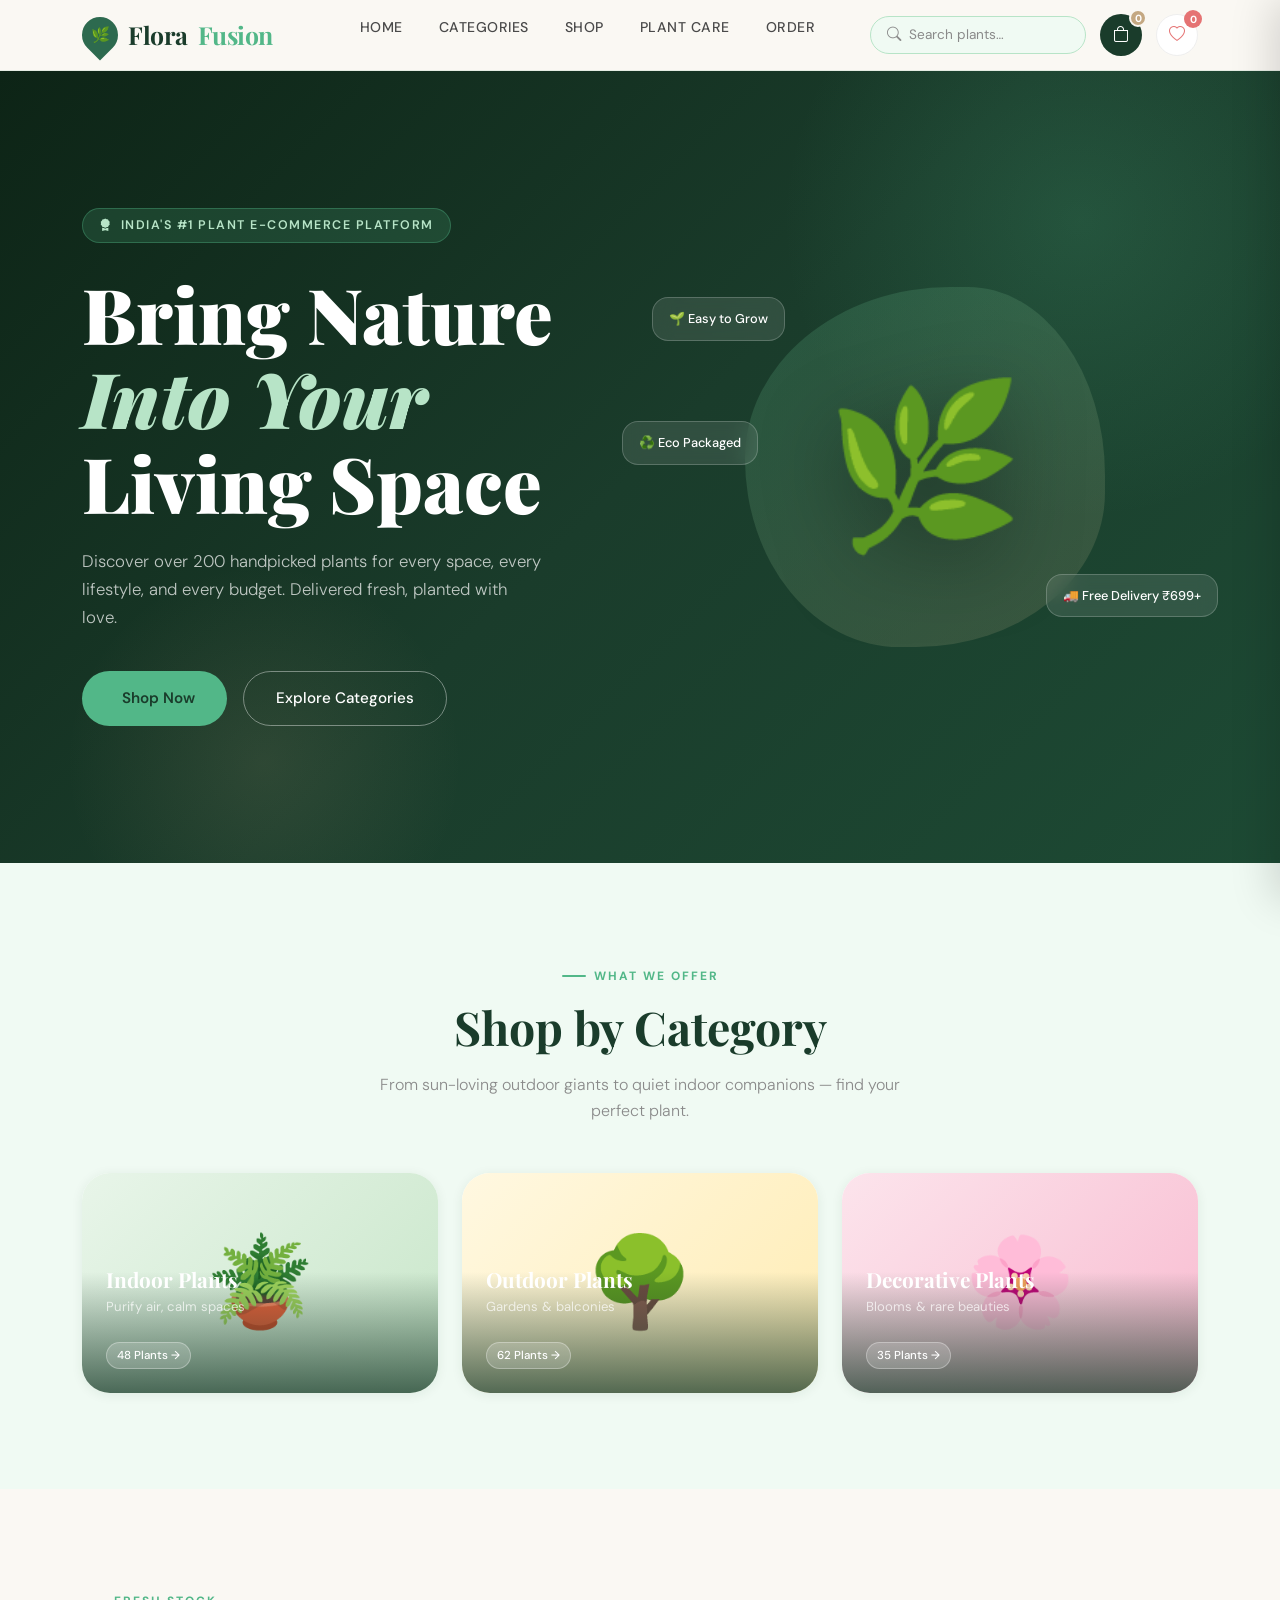
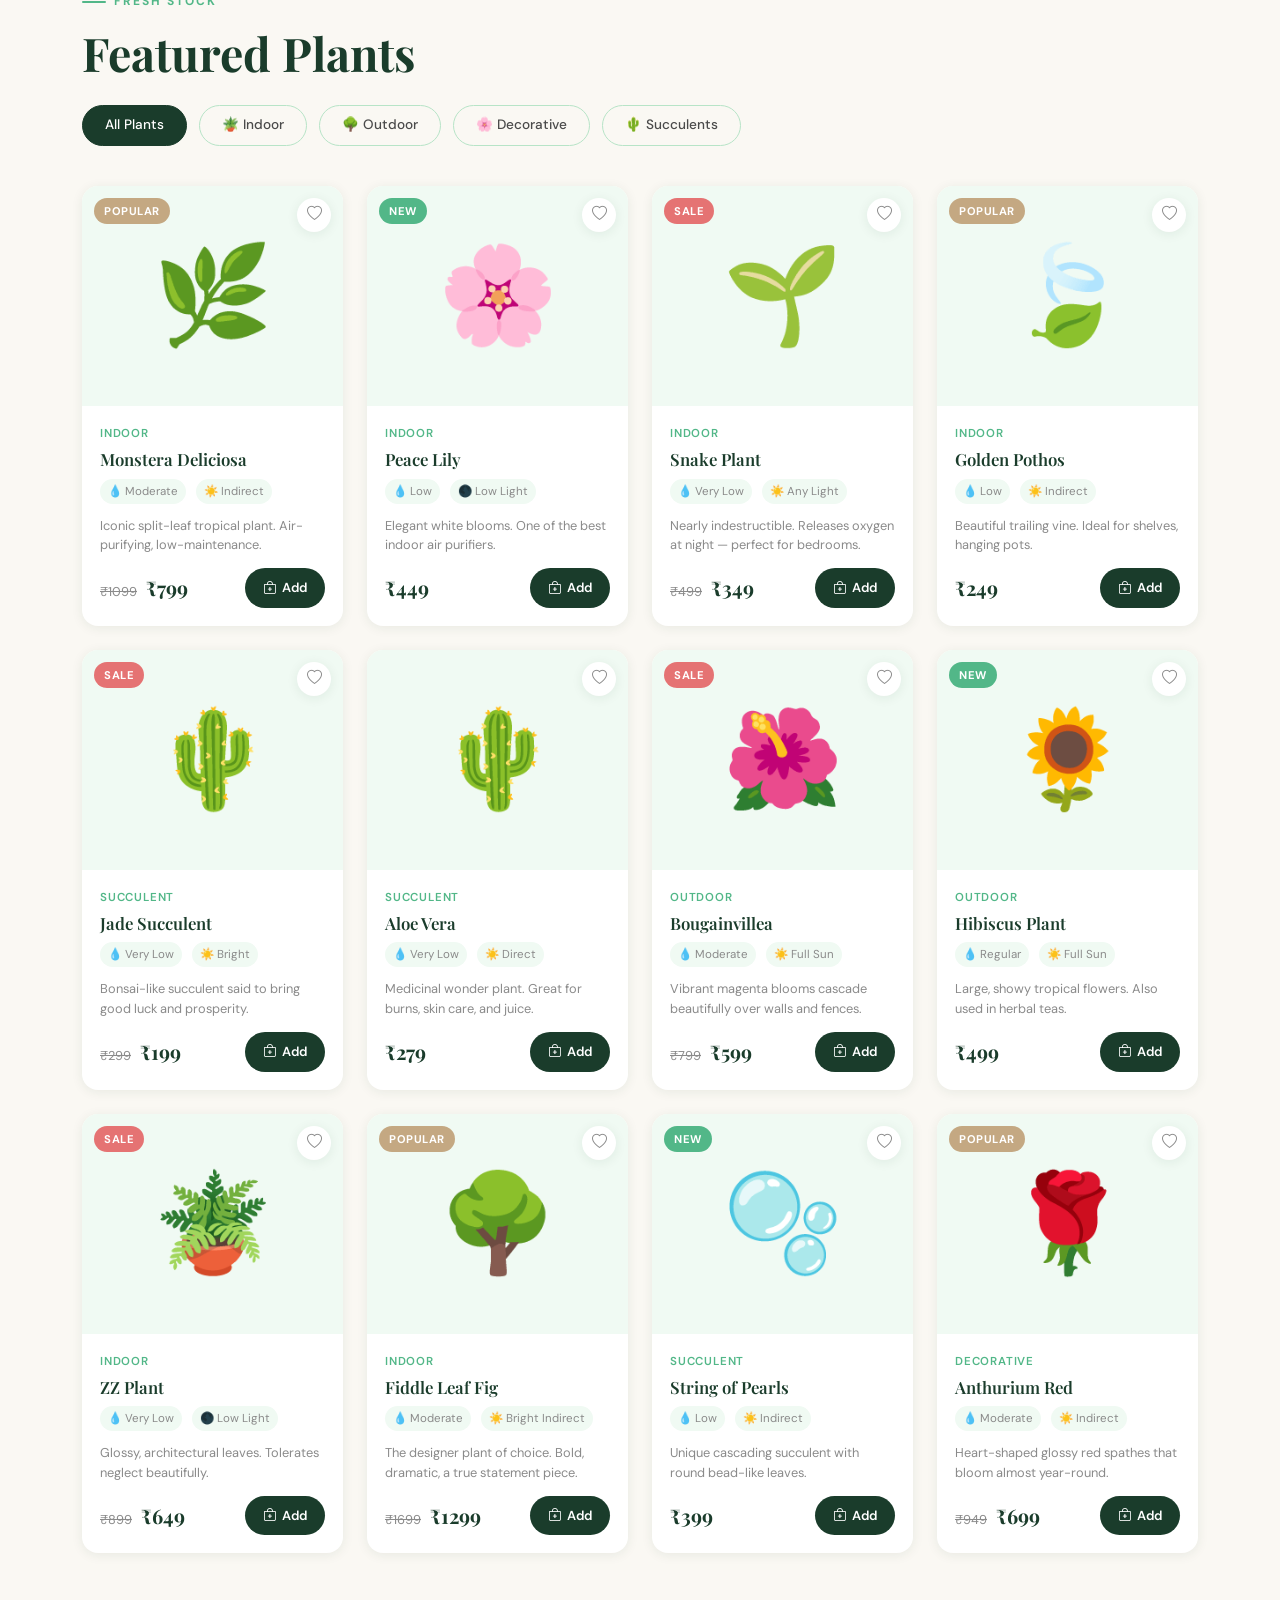
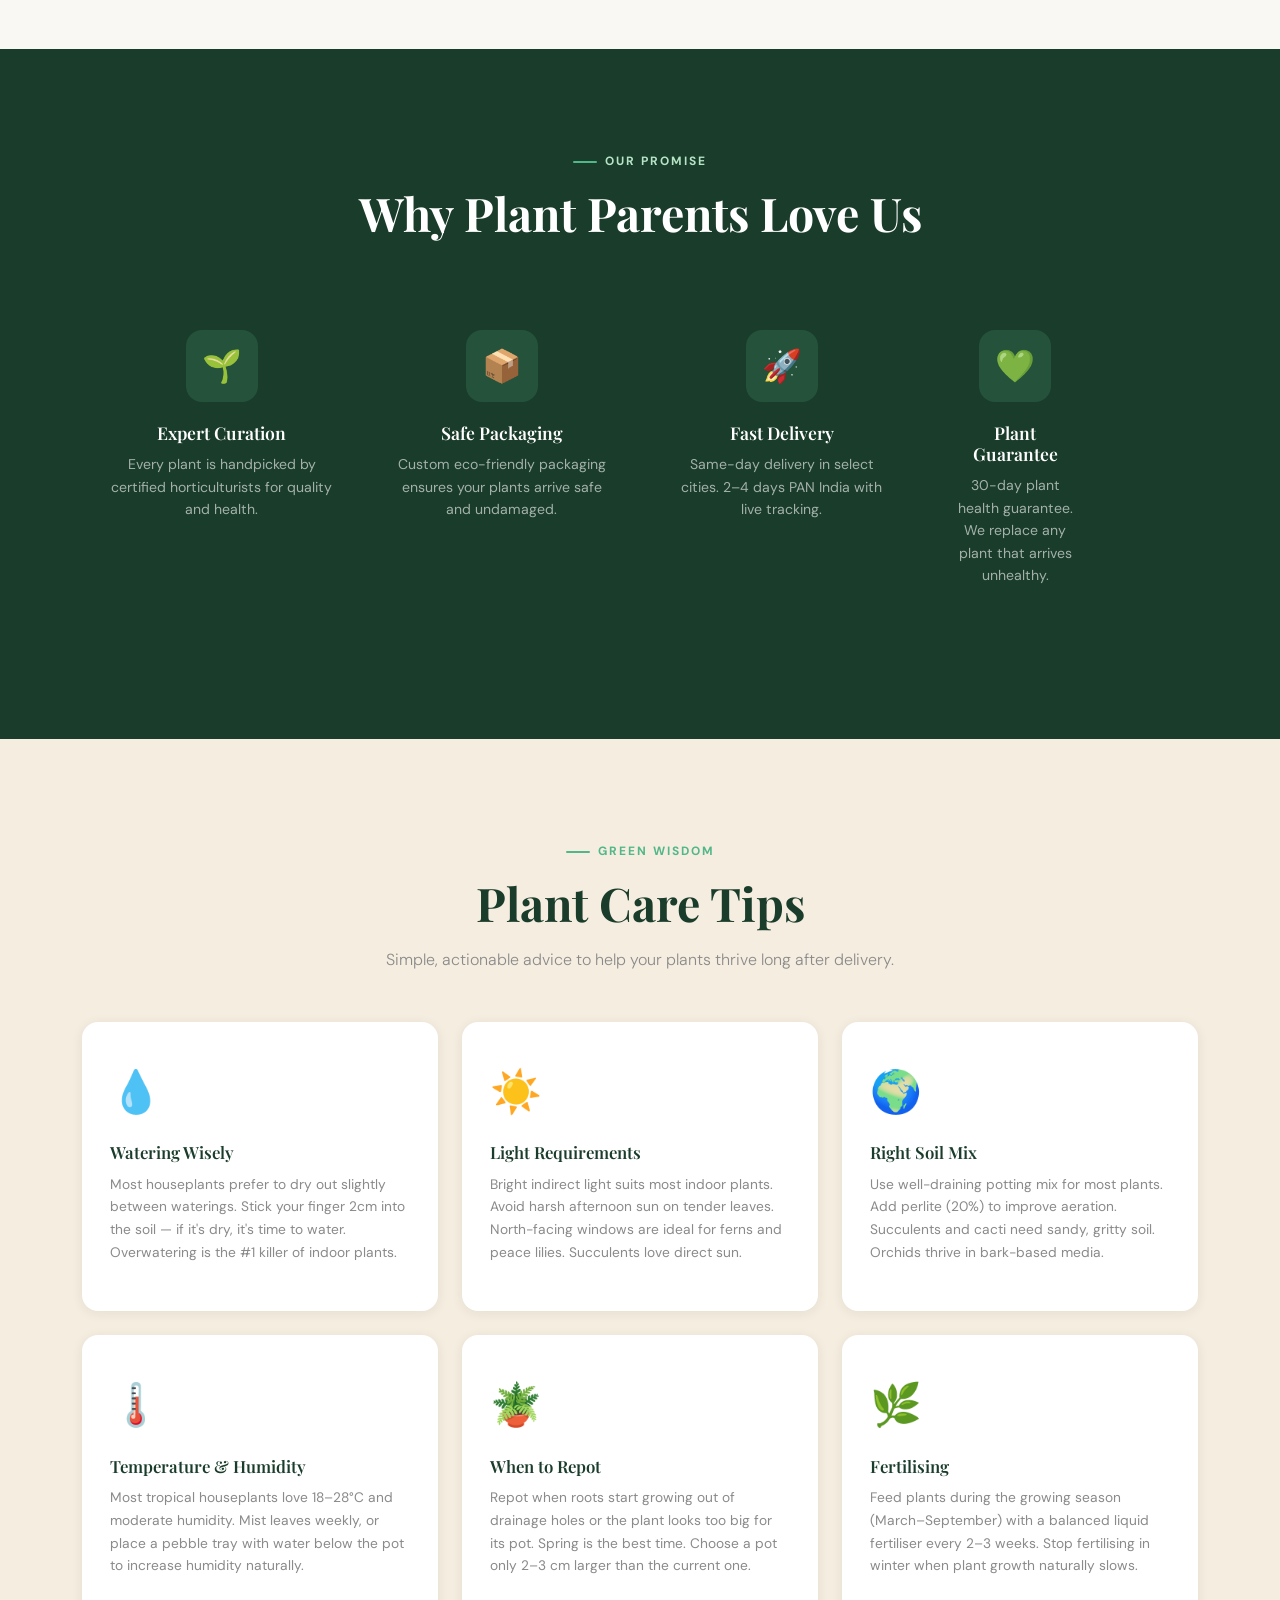
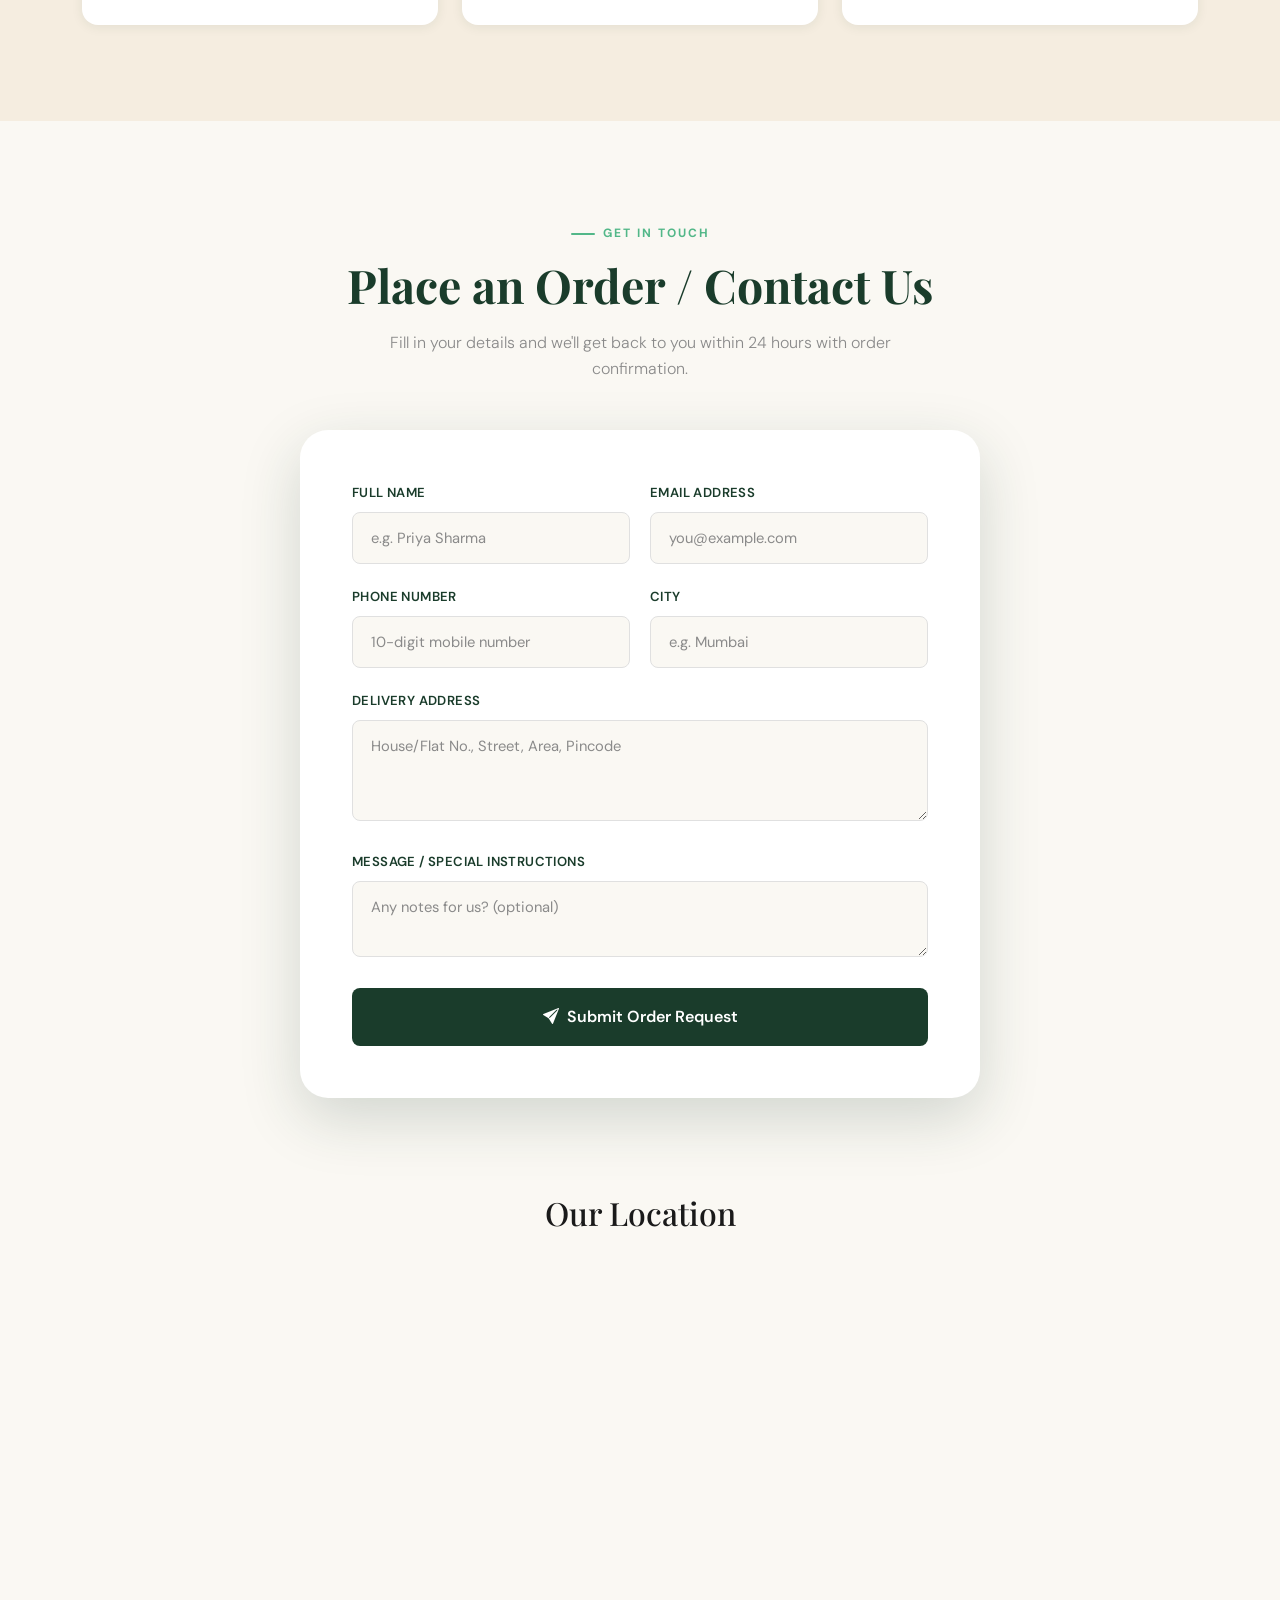
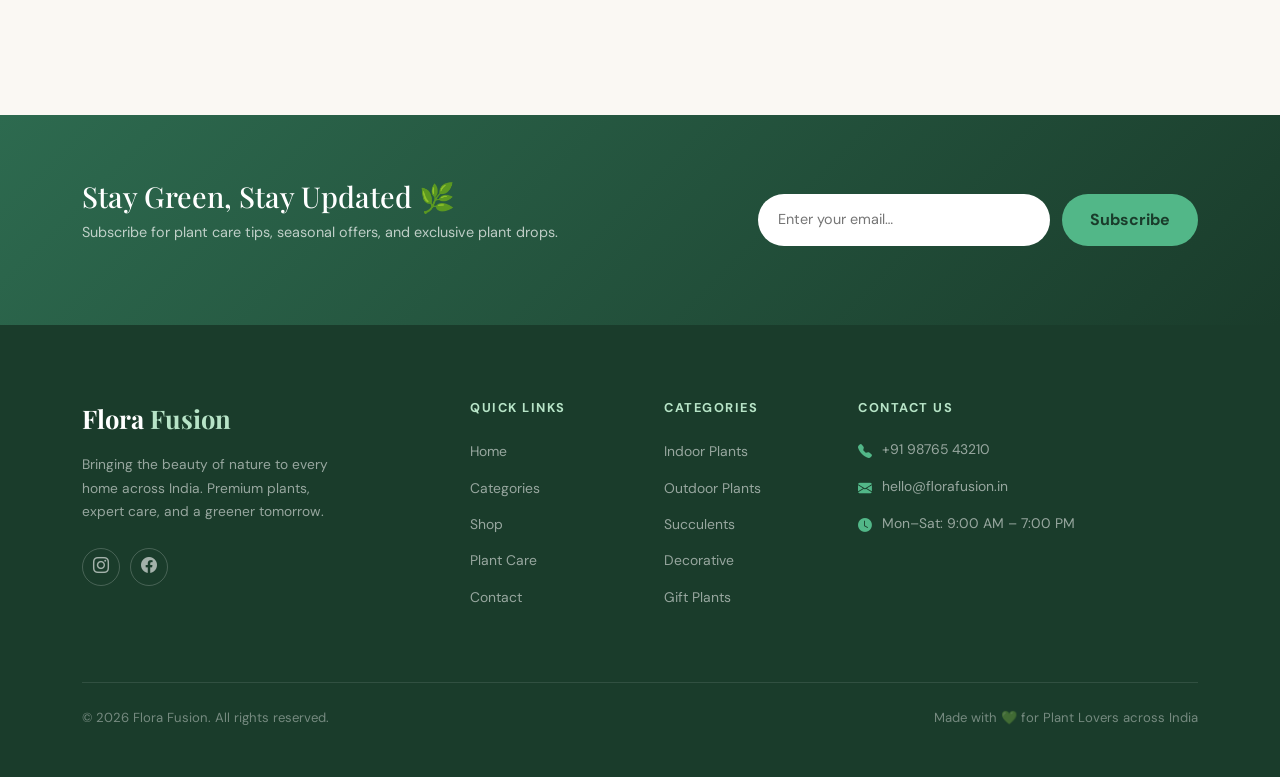
==== commit 00a79386: "add wishlist and update section" ====
--- a/index.html
+++ b/index.html
@@ -16,7 +16,6 @@
         rel="stylesheet" />
     <link rel="stylesheet" href="./assets/css/styles.css">
 </head>
-
 <!-- ━━━━━━━━━━━━━━━━━━━━━━━━━━━━━━━━━━━━━━━━━━━━━━━━━━━━━━━━━━━━━
      BODY
 ━━━━━━━━━━━━━━━━━━━━━━━━━━━━━━━━━━━━━━━━━━━━━━━━━━━━━━━━━━━━━ -->
@@ -55,6 +54,11 @@
                     <button class="cart-btn" onclick="openCart()" aria-label="Open cart">
                         <i class="bi bi-bag"></i>
                         <span class="cart-badge" id="cartBadge">0</span>
+                    </button>
+                    <!-- Wishlist Button -->
+                    <button class="wishlist-nav-btn" onclick="openWishlist()">
+                        <i class="bi bi-heart"></i>
+                        <span id="wishlistBadge" class="wishlist-badge">0</span>
                     </button>
                     <!-- Mobile hamburger -->
                     <button class="hamburger" onclick="toggleMobileMenu()" aria-label="Toggle menu">
@@ -313,7 +317,7 @@
     <!-- ══════════════════════════════════════════════════════════════
      TESTIMONIALS
 ══════════════════════════════════════════════════════════════ -->
-    <section id="testimonials" class="section-pad">
+    <!-- <section id="testimonials" class="section-pad">
         <div class="container">
             <div class="text-center mb-5 reveal">
                 <div class="section-label">Happy Customers</div>
@@ -366,7 +370,7 @@
                 </div>
             </div>
         </div>
-    </section>
+    </section> -->
 
     <!-- ══════════════════════════════════════════════════════════════
      ORDER / CONTACT FORM
@@ -483,9 +487,9 @@
                     <div class="footer-social">
                         <div class="social-icon"><i class="bi bi-instagram"></i></div>
                         <div class="social-icon"><i class="bi bi-facebook"></i></div>
-                        <div class="social-icon"><i class="bi bi-twitter-x"></i></div>
+                        <!-- <div class="social-icon"><i class="bi bi-twitter-x"></i></div>
                         <div class="social-icon"><i class="bi bi-youtube"></i></div>
-                        <div class="social-icon"><i class="bi bi-pinterest"></i></div>
+                        <div class="social-icon"><i class="bi bi-pinterest"></i></div> -->
                     </div>
                 </div>
 
@@ -516,10 +520,10 @@
                 <!-- Contact -->
                 <div class="col-lg-4 col-md-6">
                     <div class="footer-heading">Contact Us</div>
-                    <div class="footer-contact-item">
+                    <!-- <div class="footer-contact-item">
                         <i class="bi bi-geo-alt-fill"></i>
                         <span>Shop No. 42, Green Market, MG Road, Meerut – 250001, Uttar Pradesh</span>
-                    </div>
+                    </div> -->
                     <div class="footer-contact-item">
                         <i class="bi bi-telephone-fill"></i>
                         <span>+91 98765 43210</span>
@@ -537,7 +541,7 @@
 
             <!-- Footer bottom -->
             <div class="footer-bottom">
-                <p>© 2025 Flora Fusion. All rights reserved. | MCA Major Project</p>
+                <p>© 2026 Flora Fusion. All rights reserved.</p>
                 <p>Made with 💚 for Plant Lovers across India</p>
             </div>
         </div>
@@ -573,7 +577,20 @@
             </button>
         </div>
     </div>
-
+    <!-- Wishlist Overlay -->
+    <div id="wishlistOverlay" class="wishlist-overlay" onclick="closeWishlist()"></div>
+
+    <!-- Wishlist Sidebar -->
+    <div id="wishlistSidebar" class="wishlist-sidebar">
+
+        <div class="cart-header">
+            <h3>My Wishlist ❤️</h3>
+            <button onclick="closeWishlist()" class="cart-close">X</button>
+        </div>
+
+        <div id="wishlistItems" class="cart-items"></div>
+
+    </div>
     <!-- Toast container -->
     <div class="toast-container" id="toastContainer"></div>
 
--- a/assets/css/styles.css
+++ b/assets/css/styles.css
@@ -255,7 +255,79 @@
   justify-content: center;
   border: 2px solid var(--cream);
 }
-
+/* Wishlist button (navbar) */
+.wishlist-nav-btn {
+  position: relative;
+  background: #fff;
+  color: #e57373;
+  border: 1px solid #eee;
+  width: 42px;
+  height: 42px;
+  border-radius: 50%;
+  display: flex;
+  align-items: center;
+  justify-content: center;
+  cursor: pointer;
+  transition: 0.3s;
+}
+
+.wishlist-nav-btn:hover {
+  background: #ffeaea;
+  transform: scale(1.05);
+}
+
+/* Badge */
+.wishlist-badge {
+  position: absolute;
+  top: -5px;
+  right: -5px;
+  background: #e57373;
+  color: #fff;
+  font-size: 0.65rem;
+  font-weight: 700;
+  width: 18px;
+  height: 18px;
+  border-radius: 50%;
+  display: flex;
+  align-items: center;
+  justify-content: center;
+}
+
+/* Wishlist Sidebar */
+.wishlist-sidebar {
+  position: fixed;
+  top: 0;
+  right: 0;
+  width: 400px;
+  max-width: 100%;
+  height: 100%;
+  background: #fff;
+  z-index: 1300;
+  transform: translateX(100%);
+  transition: 0.3s;
+  display: flex;
+  flex-direction: column;
+}
+
+.wishlist-sidebar.open {
+  transform: translateX(0);
+}
+
+/* Overlay */
+.wishlist-overlay {
+  position: fixed;
+  inset: 0;
+  background: rgba(0, 0, 0, 0.5);
+  z-index: 1200;
+  opacity: 0;
+  visibility: hidden;
+  transition: 0.3s;
+}
+
+.wishlist-overlay.open {
+  opacity: 1;
+  visibility: visible;
+}
 /* Hamburger (mobile) */
 .hamburger {
   display: none;
@@ -844,7 +916,70 @@
   color: #e57373;
   transform: scale(1.1);
 }
-
+.wishlist-item {
+  display: flex;
+  gap: 14px;
+  padding: 14px;
+  border-bottom: 1px solid #eee;
+  align-items: center;
+}
+
+.wishlist-item-img {
+  font-size: 28px;
+  width: 50px;
+  height: 50px;
+  display: flex;
+  align-items: center;
+  justify-content: center;
+  background: #f5f5f5;
+  border-radius: 12px;
+}
+
+.wishlist-item-info {
+  flex: 1;
+}
+
+.wishlist-item-name {
+  font-weight: 600;
+  font-size: 14px;
+}
+
+.wishlist-item-price {
+  font-size: 13px;
+  color: #666;
+  margin: 4px 0;
+}
+
+.wishlist-actions {
+  display: flex;
+  gap: 10px;
+  margin-top: 6px;
+}
+
+.move-cart-btn {
+  background: #1f7a63;
+  color: white;
+  border: none;
+  padding: 6px 12px;
+  border-radius: 6px;
+  font-size: 12px;
+  cursor: pointer;
+}
+
+.move-cart-btn:hover {
+  background: #16624f;
+}
+
+.remove-btn {
+  background: transparent;
+  border: none;
+  color: #999;
+  cursor: pointer;
+}
+
+.remove-btn:hover {
+  color: red;
+}
 .product-body {
   padding: 18px;
   flex: 1;
